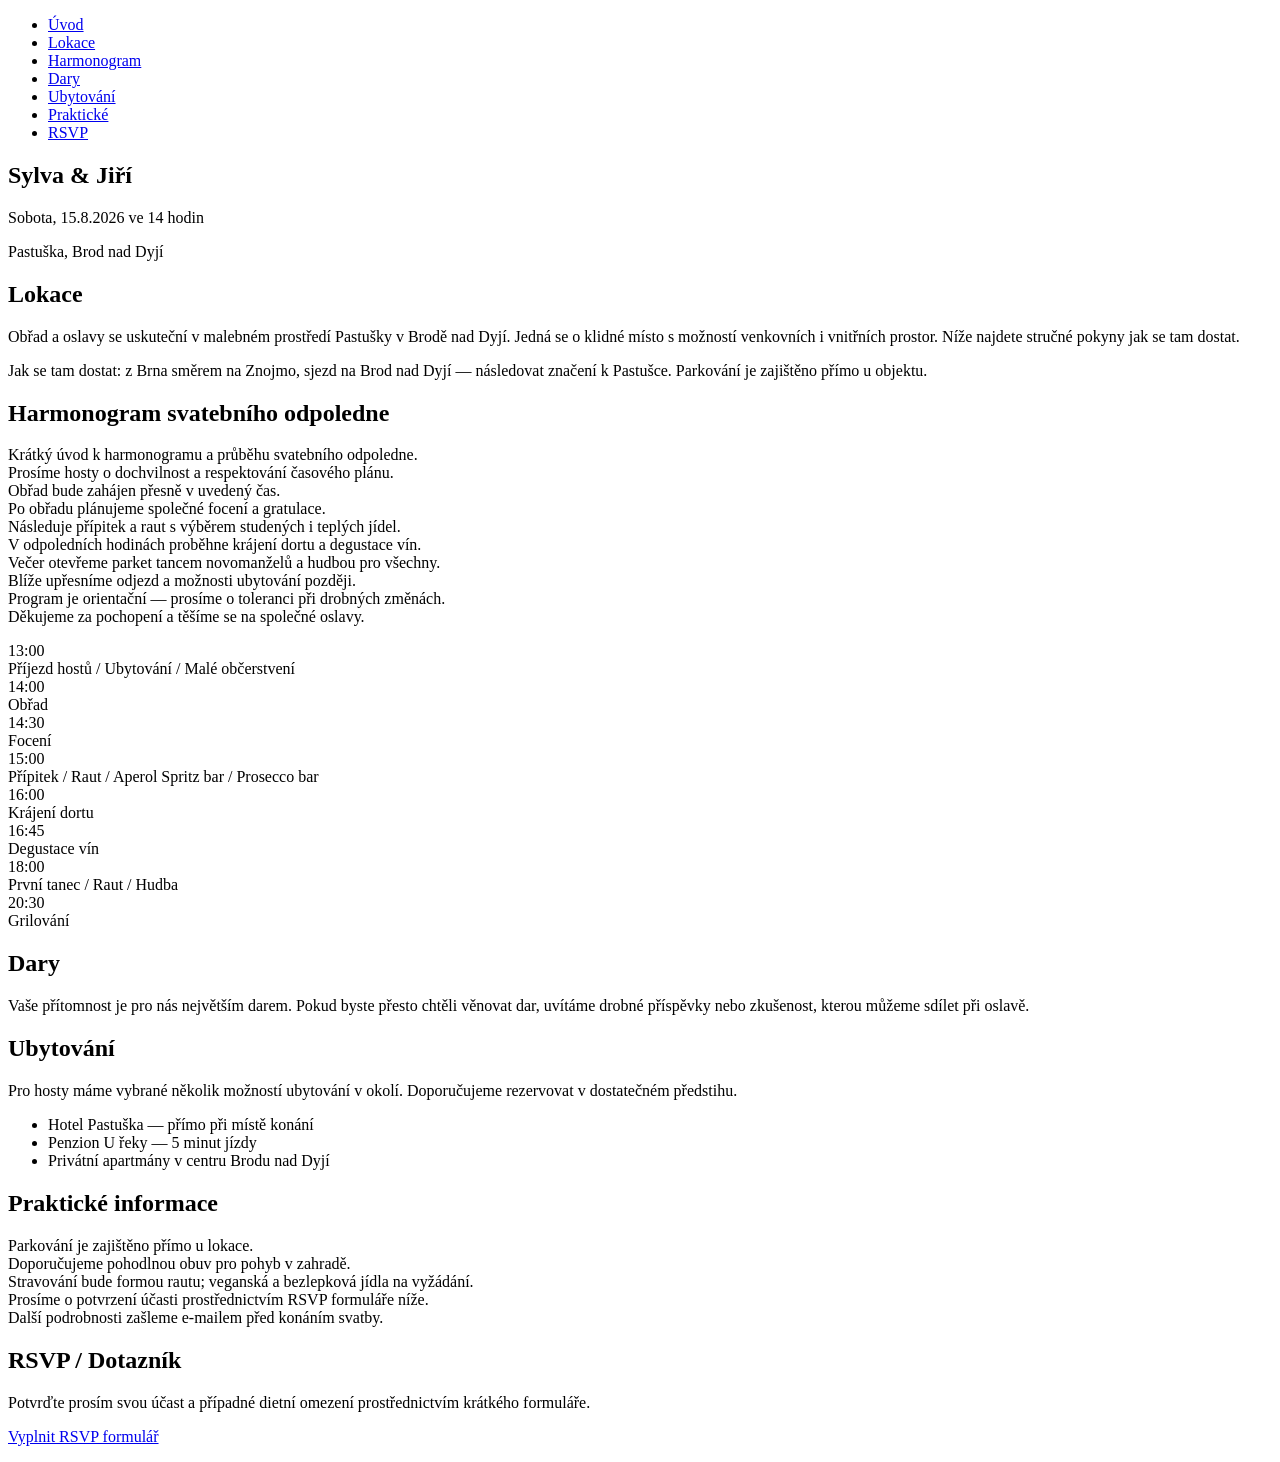
==== index.html @ 4aee0d5e "Add files via upload" ====
<!doctype html>
<html lang="cs">
  <head>
    <meta charset="utf-8" />
    <meta name="viewport" content="width=device-width,initial-scale=1" />
    <title>Sylva & Jiří — Svatební web</title>
    <meta name="description" content="Sylva & Jiří — Sobota, 15.8.2026 — Pastuška, Brod nad Dyjí" />
    <!-- Google font substitutes for Free Serif / Le Jour Script -->
    <link href="https://fonts.googleapis.com/css2?family=Playfair+Display:wght@400;600;700;900&family=Great+Vibes&display=swap" rel="stylesheet">
    <link rel="stylesheet" href="css/styles.css" />
  </head>
  <body>
    <header class="top-nav" role="navigation" aria-label="Hlavní navigace">
      <div class="container nav-inner">
        <nav>
          <ul class="nav-list">
            <li><a href="#hero">Úvod</a></li>
            <li><a href="#location">Lokace</a></li>
            <li><a href="#schedule">Harmonogram</a></li>
            <li><a href="#gifts">Dary</a></li>
            <li><a href="#accommodation">Ubytování</a></li>
            <li><a href="#info">Praktické</a></li>
            <li><a href="#rsvp" class="cta">RSVP</a></li>
          </ul>
        </nav>
      </div>
    </header>

    <main>
      <section id="hero" class="panel panel--white hero">
        <div class="container">
          <h1 class="names">Sylva &amp; Jiří</h1>
          <p class="date">Sobota, 15.8.2026 ve 14 hodin</p>
          <p class="subtitle">Pastuška, Brod nad Dyjí</p>
        </div>
      </section>

      <section id="location" class="panel panel--beige">
        <div class="container">
          <h2 class="section-title">Lokace</h2>
          <p class="lead">Obřad a oslavy se uskuteční v malebném prostředí Pastušky v Brodě nad Dyjí. Jedná se o klidné místo s možností venkovních i vnitřních prostor. Níže najdete stručné pokyny jak se tam dostat.</p>
          <p class="muted">Jak se tam dostat: z Brna směrem na Znojmo, sjezd na Brod nad Dyjí — následovat značení k Pastušce. Parkování je zajištěno přímo u objektu.</p>
        </div>
      </section>

      <section id="schedule" class="panel panel--white">
        <div class="container">
          <h2 class="section-title">Harmonogram svatebního odpoledne</h2>
          <p class="lead placeholder">
            Krátký úvod k harmonogramu a průběhu svatebního odpoledne.<br>
            Prosíme hosty o dochvilnost a respektování časového plánu.<br>
            Obřad bude zahájen přesně v uvedený čas.<br>
            Po obřadu plánujeme společné focení a gratulace.<br>
            Následuje přípitek a raut s výběrem studených i teplých jídel.<br>
            V odpoledních hodinách proběhne krájení dortu a degustace vín.<br>
            Večer otevřeme parket tancem novomanželů a hudbou pro všechny.<br>
            Blíže upřesníme odjezd a možnosti ubytování později.<br>
            Program je orientační — prosíme o toleranci při drobných změnách.<br>
            Děkujeme za pochopení a těšíme se na společné oslavy.
          </p>

          <div class="schedule-list">
            <div class="row"><div class="time">13:00</div><div class="details">Příjezd hostů / Ubytování / Malé občerstvení</div></div>
            <div class="row"><div class="time">14:00</div><div class="details">Obřad</div></div>
            <div class="row"><div class="time">14:30</div><div class="details">Focení</div></div>
            <div class="row"><div class="time">15:00</div><div class="details">Přípitek / Raut / Aperol Spritz bar / Prosecco bar</div></div>
            <div class="row"><div class="time">16:00</div><div class="details">Krájení dortu</div></div>
            <div class="row"><div class="time">16:45</div><div class="details">Degustace vín</div></div>
            <div class="row"><div class="time">18:00</div><div class="details">První tanec / Raut / Hudba</div></div>
            <div class="row"><div class="time">20:30</div><div class="details">Grilování</div></div>
          </div>
        </div>
      </section>

      <section id="gifts" class="panel panel--beige">
        <div class="container">
          <h2 class="section-title">Dary</h2>
          <p class="lead">Vaše přítomnost je pro nás největším darem. Pokud byste přesto chtěli věnovat dar, uvítáme drobné příspěvky nebo zkušenost, kterou můžeme sdílet při oslavě.</p>
        </div>
      </section>

      <section id="accommodation" class="panel panel--white">
        <div class="container">
          <h2 class="section-title">Ubytování</h2>
          <p class="lead">Pro hosty máme vybrané několik možností ubytování v okolí. Doporučujeme rezervovat v dostatečném předstihu.</p>
          <ul class="list-clean">
            <li>Hotel Pastuška — přímo při místě konání</li>
            <li>Penzion U řeky — 5 minut jízdy</li>
            <li>Privátní apartmány v centru Brodu nad Dyjí</li>
          </ul>
        </div>
      </section>

      <section id="info" class="panel panel--beige">
        <div class="container">
          <h2 class="section-title">Praktické informace</h2>
          <p class="lead">
            Parkování je zajištěno přímo u lokace.<br>
            Doporučujeme pohodlnou obuv pro pohyb v zahradě.<br>
            Stravování bude formou rautu; veganská a bezlepková jídla na vyžádání.<br>
            Prosíme o potvrzení účasti prostřednictvím RSVP formuláře níže.<br>
            Další podrobnosti zašleme e-mailem před konáním svatby.
          </p>
        </div>
      </section>

      <section id="rsvp" class="panel panel--white">
        <div class="container">
          <h2 class="section-title">RSVP / Dotazník</h2>
          <p class="lead">Potvrďte prosím svou účast a případné dietní omezení prostřednictvím krátkého formuláře.</p>
          <p>
            <a class="button-cta" href="https://example.com/rsvp" target="_blank" rel="noopener noreferrer">Vyplnit RSVP formulář</a>
          </p>
        </div>
      </section>
    </main>

    <script src="js/main.js"></script>
  </body>
</html>
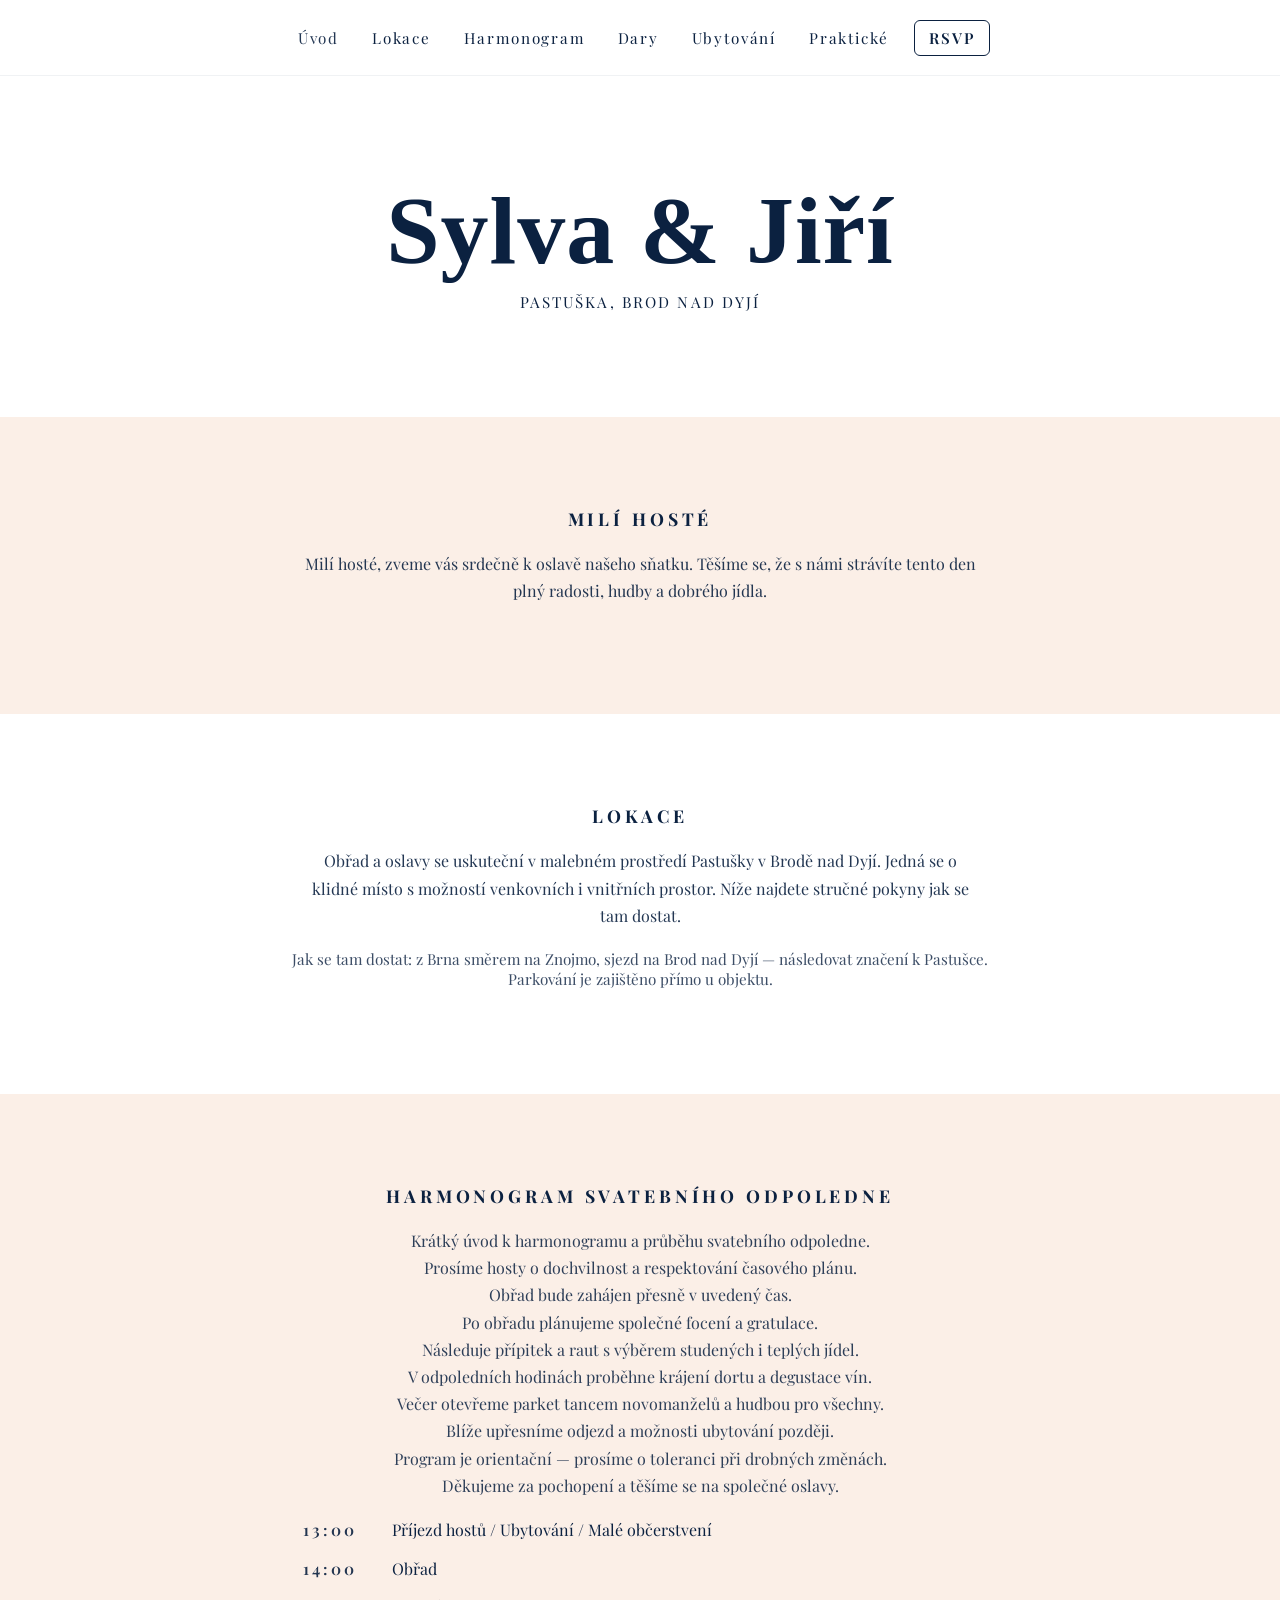
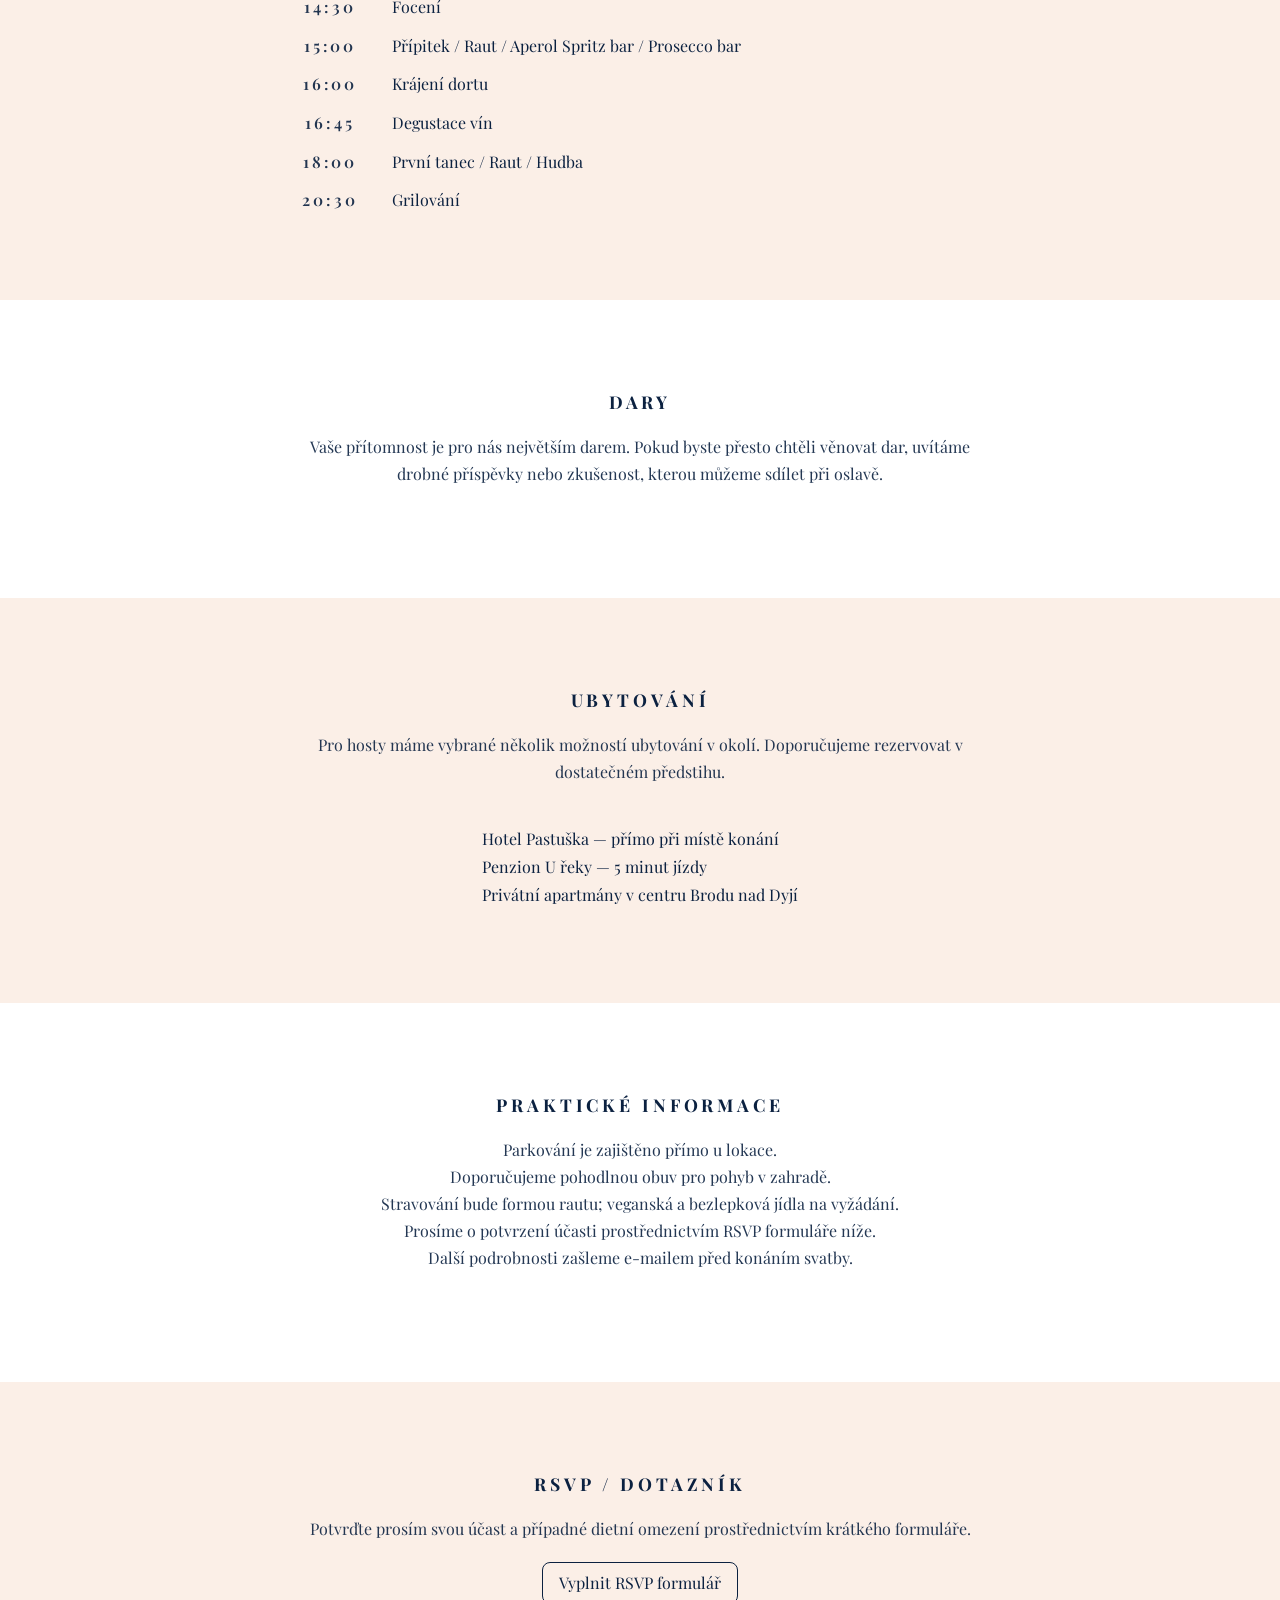
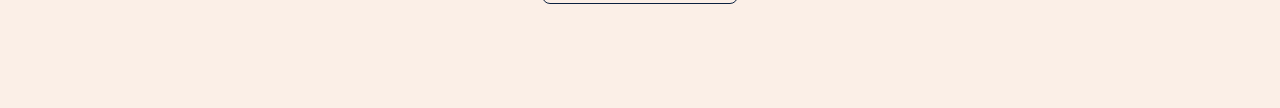
==== commit 8fcc2975: "Update wedding website layout and content" ====
--- a/index.html
+++ b/index.html
@@ -6,8 +6,8 @@
     <title>Sylva & Jiří — Svatební web</title>
     <meta name="description" content="Sylva & Jiří — Sobota, 15.8.2026 — Pastuška, Brod nad Dyjí" />
     <!-- Google font substitutes for Free Serif / Le Jour Script -->
-    <link href="https://fonts.googleapis.com/css2?family=Playfair+Display:wght@400;600;700;900&family=Great+Vibes&display=swap" rel="stylesheet">
-    <link rel="stylesheet" href="css/styles.css" />
+    <link href="https://fonts.googleapis.com/css2?family=Playfair+Display:wght@400;600;700;900&family=Parisienne&display=swap" rel="stylesheet">
+    <link rel="stylesheet" href="styles.css" />
   </head>
   <body>
     <header class="top-nav" role="navigation" aria-label="Hlavní navigace">
@@ -30,12 +30,19 @@
       <section id="hero" class="panel panel--white hero">
         <div class="container">
           <h1 class="names">Sylva &amp; Jiří</h1>
-          <p class="date">Sobota, 15.8.2026 ve 14 hodin</p>
           <p class="subtitle">Pastuška, Brod nad Dyjí</p>
+          <div class="photo-placeholder" role="img" aria-label="Místo pro fotografii (poměr 1:1)"></div>
         </div>
       </section>
 
-      <section id="location" class="panel panel--beige">
+      <section id="welcome" class="panel panel--beige">
+        <div class="container">
+          <h2 class="section-title">Milí hosté</h2>
+          <p class="lead">Milí hosté, zveme vás srdečně k oslavě našeho sňatku. Těšíme se, že s námi strávíte tento den plný radosti, hudby a dobrého jídla.</p>
+        </div>
+      </section>
+
+      <section id="location" class="panel panel--white">
         <div class="container">
           <h2 class="section-title">Lokace</h2>
           <p class="lead">Obřad a oslavy se uskuteční v malebném prostředí Pastušky v Brodě nad Dyjí. Jedná se o klidné místo s možností venkovních i vnitřních prostor. Níže najdete stručné pokyny jak se tam dostat.</p>
@@ -43,7 +50,7 @@
         </div>
       </section>
 
-      <section id="schedule" class="panel panel--white">
+      <section id="schedule" class="panel panel--beige">
         <div class="container">
           <h2 class="section-title">Harmonogram svatebního odpoledne</h2>
           <p class="lead placeholder">
@@ -72,14 +79,14 @@
         </div>
       </section>
 
-      <section id="gifts" class="panel panel--beige">
+      <section id="gifts" class="panel panel--white">
         <div class="container">
           <h2 class="section-title">Dary</h2>
           <p class="lead">Vaše přítomnost je pro nás největším darem. Pokud byste přesto chtěli věnovat dar, uvítáme drobné příspěvky nebo zkušenost, kterou můžeme sdílet při oslavě.</p>
         </div>
       </section>
 
-      <section id="accommodation" class="panel panel--white">
+      <section id="accommodation" class="panel panel--beige">
         <div class="container">
           <h2 class="section-title">Ubytování</h2>
           <p class="lead">Pro hosty máme vybrané několik možností ubytování v okolí. Doporučujeme rezervovat v dostatečném předstihu.</p>
@@ -91,7 +98,7 @@
         </div>
       </section>
 
-      <section id="info" class="panel panel--beige">
+      <section id="info" class="panel panel--white">
         <div class="container">
           <h2 class="section-title">Praktické informace</h2>
           <p class="lead">
@@ -104,7 +111,7 @@
         </div>
       </section>
 
-      <section id="rsvp" class="panel panel--white">
+      <section id="rsvp" class="panel panel--beige">
         <div class="container">
           <h2 class="section-title">RSVP / Dotazník</h2>
           <p class="lead">Potvrďte prosím svou účast a případné dietní omezení prostřednictvím krátkého formuláře.</p>
@@ -115,6 +122,6 @@
       </section>
     </main>
 
-    <script src="js/main.js"></script>
+    <script src="main.js"></script>
   </body>
 </html>
--- a/styles.css
+++ b/styles.css
@@ -0,0 +1,60 @@
+/* Minimal elegant styles for wedding one-page */
+:root{
+  --color-navy: #0b2140;
+  --color-beige: #fbefe7;
+  --max-width: 760px;
+  --nav-height: 72px;
+  --transition: 200ms ease;
+}
+
+*{box-sizing:border-box}
+html,body{height:100%;margin:0;font-family:'Playfair Display', Georgia, serif;color:var(--color-navy);-webkit-font-smoothing:antialiased;-moz-osx-font-smoothing:grayscale;background:#ffffff}
+.container{max-width:var(--max-width);margin:0 auto;padding:0 1.25rem}
+
+/* Top navigation (semi-transparent, subtle) */
+.top-nav{position:fixed;top:0;left:0;right:0;background:rgba(255,255,255,0.78);backdrop-filter:blur(6px);border-bottom:1px solid rgba(11,33,64,0.06);z-index:100}
+.nav-inner{height:var(--nav-height);display:flex;align-items:center;justify-content:center}
+.nav-list{list-style:none;display:flex;gap:1.05rem;margin:0;padding:0;align-items:center}
+.nav-list a{color:var(--color-navy);text-decoration:none;font-size:0.95rem;letter-spacing:0.12em;padding:0.5rem;transition:color var(--transition),opacity var(--transition)}
+.nav-list a.cta{border:1px solid var(--color-navy);padding:0.45rem 0.9rem;border-radius:6px;font-weight:600;background:transparent}
+.nav-list a:hover,.nav-list a.active{opacity:0.9}
+
+main{margin-top:calc(var(--nav-height) + 18px)}
+
+.panel{padding:clamp(3rem,10vh,8rem) 0;scroll-margin-top:calc(var(--nav-height) + 12px);text-align:center}
+.panel--beige{background:var(--color-beige)}
+
+.names{font-family:'Great Vibes',cursive;font-size:clamp(2.6rem,8vw,6rem);margin:0;color:var(--color-navy);line-height:1;letter-spacing:0.01em}
+.date{margin-top:0.85rem;margin-bottom:0.25rem;font-weight:600;letter-spacing:0.18em;text-transform:uppercase;font-size:0.92rem}
+.subtitle{margin-top:0.8rem;color:var(--color-navy);letter-spacing:0.14em;text-transform:uppercase;font-size:0.95rem}
+
+.section-title{font-size:1.1rem;letter-spacing:0.22em;text-transform:uppercase;margin:0 0 1.25rem 0}
+.lead{max-width:68ch;margin:0 auto 1.25rem;color:rgba(11,33,64,0.9);line-height:1.7}
+.placeholder{opacity:0.95}
+
+.schedule-list{max-width:720px;margin:1rem auto 0;display:grid;gap:1.1rem 2rem;justify-items:start}
+.schedule-list .row{display:grid;grid-template-columns:100px 1fr;gap:0.75rem;align-items:start}
+.time{font-variant:small-caps;opacity:0.9;letter-spacing:0.18em;font-weight:600}
+.details{text-align:left}
+
+.list-clean{list-style:none;padding:0;margin:1rem 0 0;text-align:left;display:inline-block}
+.list-clean li{margin:0.45rem 0}
+
+.button-cta{display:inline-block;text-decoration:none;color:var(--color-navy);border:1px solid var(--color-navy);padding:0.6rem 1rem;border-radius:8px;transition:transform var(--transition),background var(--transition)}
+.button-cta:hover{transform:translateY(-2px);background:rgba(11,33,64,0.03)}
+.muted{color:rgba(11,33,64,0.8);font-size:0.95rem}
+
+@media (max-width:700px){
+  .nav-list{gap:0.6rem}
+  .nav-list a{font-size:0.85rem;padding:0.35rem}
+  .names{font-size:clamp(2rem,12vw,3.6rem)}
+  .schedule-list .row{grid-template-columns:92px 1fr}
+  .container{padding:0 1rem}
+  main{margin-top:calc(var(--nav-height) + 8px)}
+}
+
+@media (prefers-reduced-motion:reduce){
+  *{transition:none!important}
+}
+
+a:focus{outline:2px solid rgba(11,33,64,0.12);outline-offset:3px}
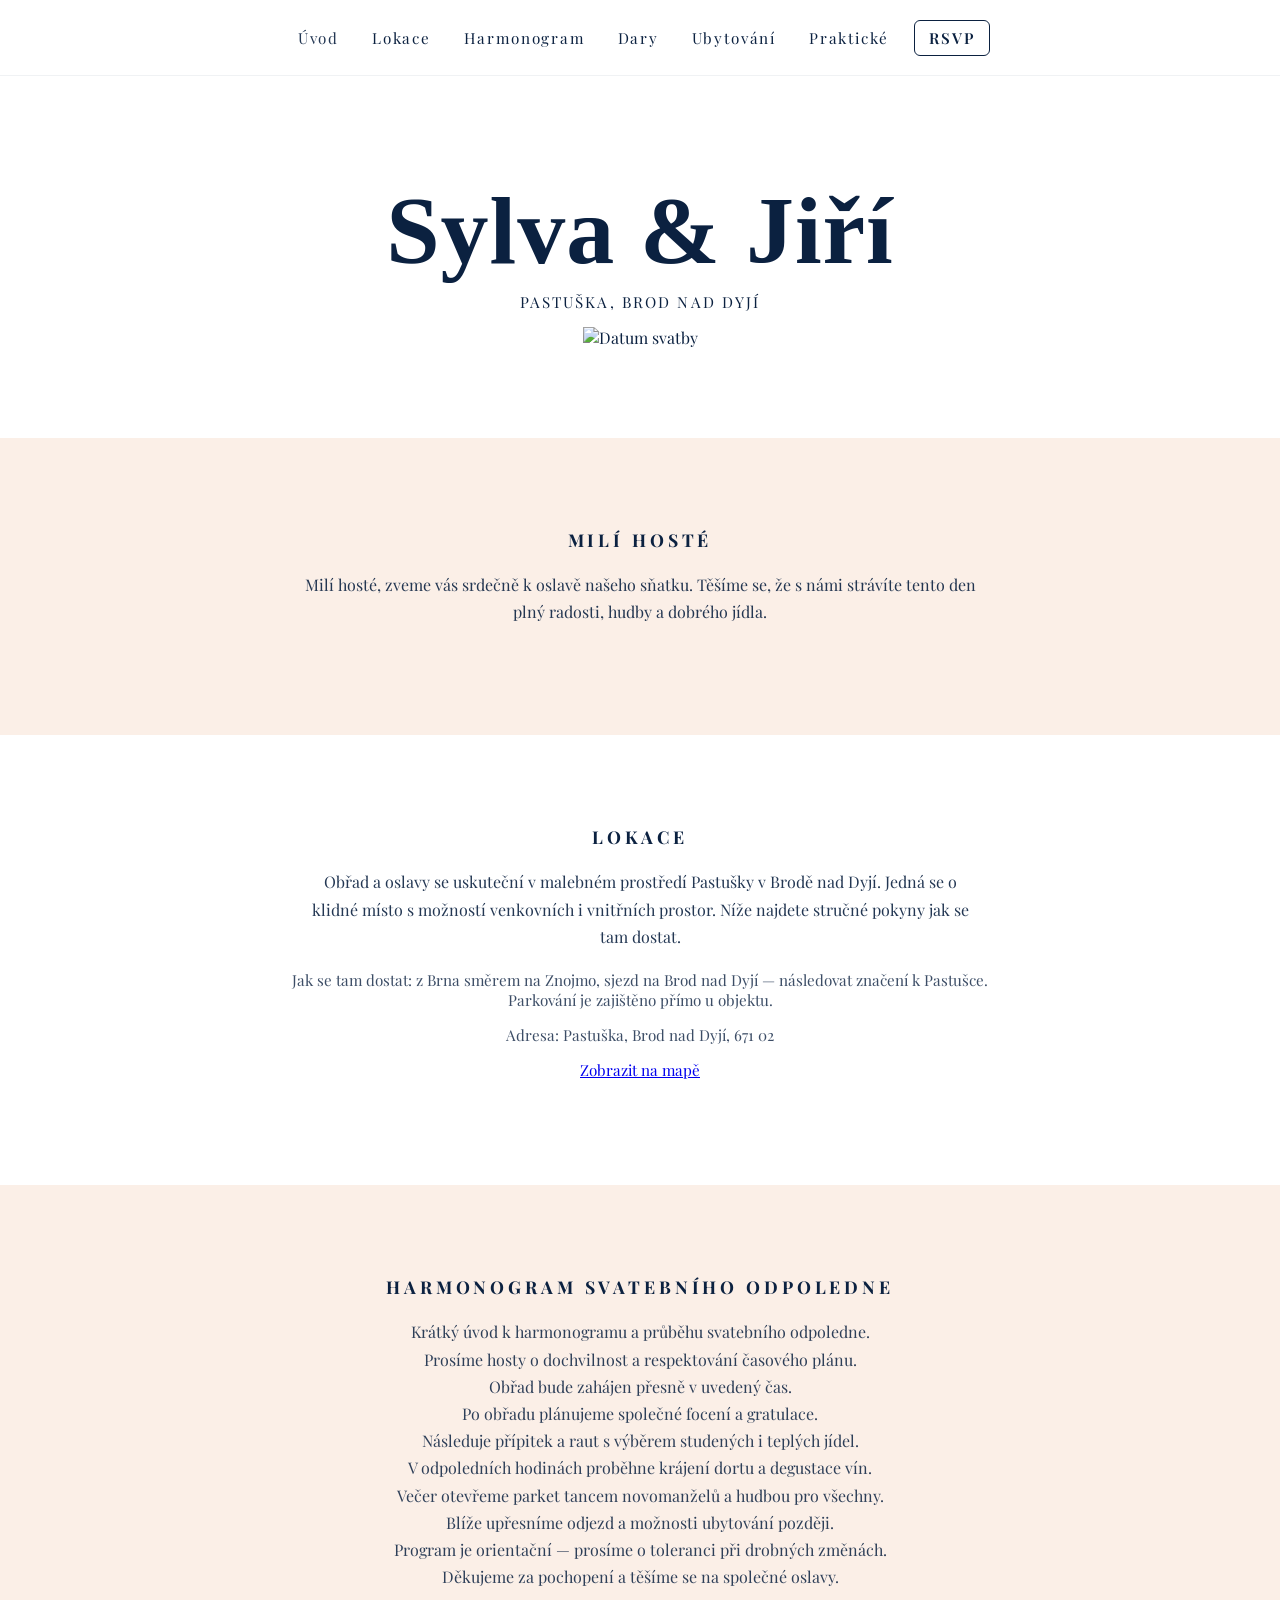
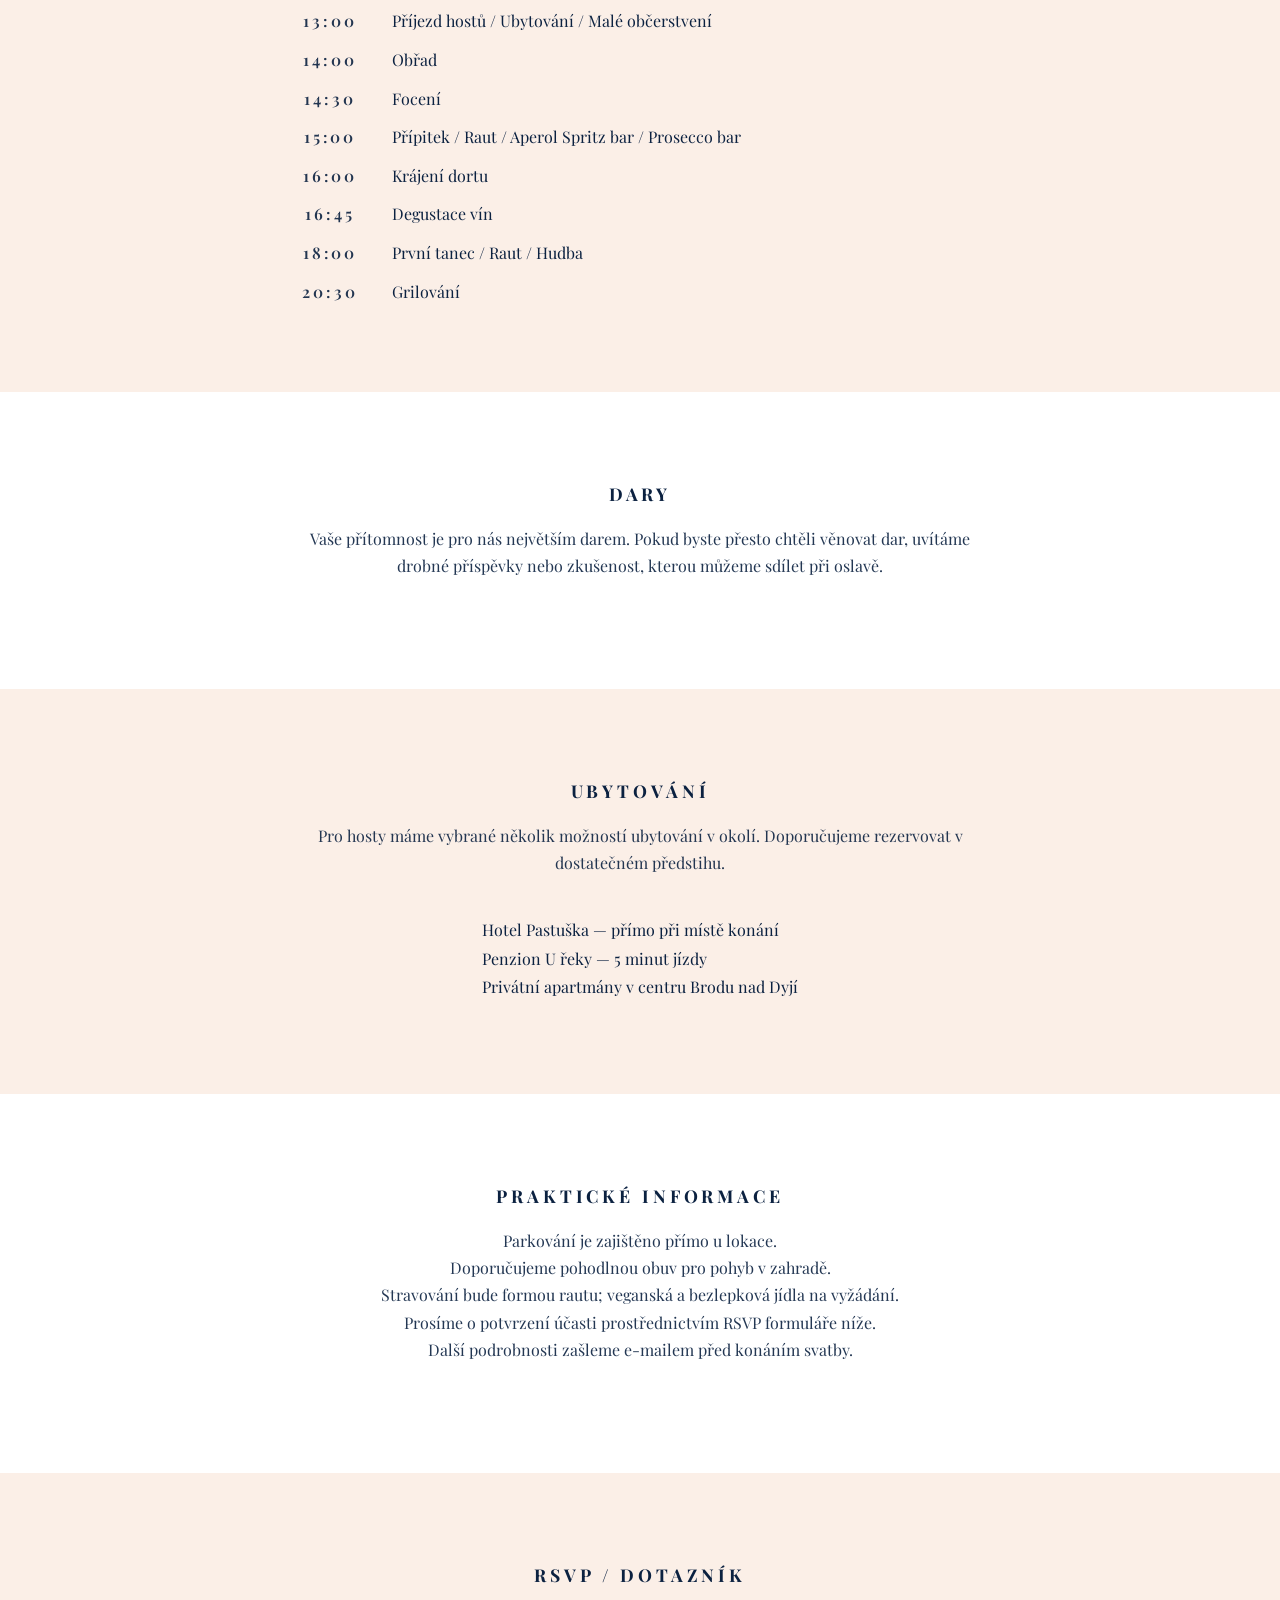
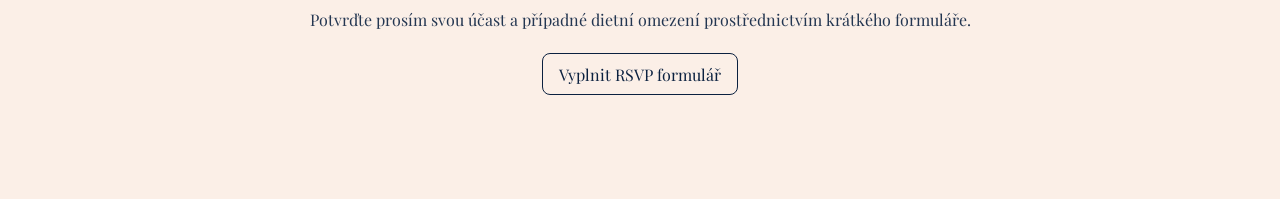
==== commit fb9bfd6e: "Revise index.html for wedding website layout Updated the HTML structure and added a photo placeholde" ====
--- a/index.html
+++ b/index.html
@@ -31,7 +31,9 @@
         <div class="container">
           <h1 class="names">Sylva &amp; Jiří</h1>
           <p class="subtitle">Pastuška, Brod nad Dyjí</p>
-          <div class="photo-placeholder" role="img" aria-label="Místo pro fotografii (poměr 1:1)"></div>
+          <div class="photo-placeholder has-image" role="img" aria-label="Místo pro fotografii (poměr 1:1)">
+            <img src="date.png" alt="Datum svatby" loading="lazy" />
+          </div>
         </div>
       </section>
 
@@ -47,6 +49,8 @@
           <h2 class="section-title">Lokace</h2>
           <p class="lead">Obřad a oslavy se uskuteční v malebném prostředí Pastušky v Brodě nad Dyjí. Jedná se o klidné místo s možností venkovních i vnitřních prostor. Níže najdete stručné pokyny jak se tam dostat.</p>
           <p class="muted">Jak se tam dostat: z Brna směrem na Znojmo, sjezd na Brod nad Dyjí — následovat značení k Pastušce. Parkování je zajištěno přímo u objektu.</p>
+          <p class="muted">Adresa: Pastuška, Brod nad Dyjí, 671 02</p>
+          <p class="muted"><a href="https://maps.app.goo.gl/1vobES8obpuaojsZ9" target="_blank" rel="noopener noreferrer">Zobrazit na mapě</a></p>
         </div>
       </section>
 
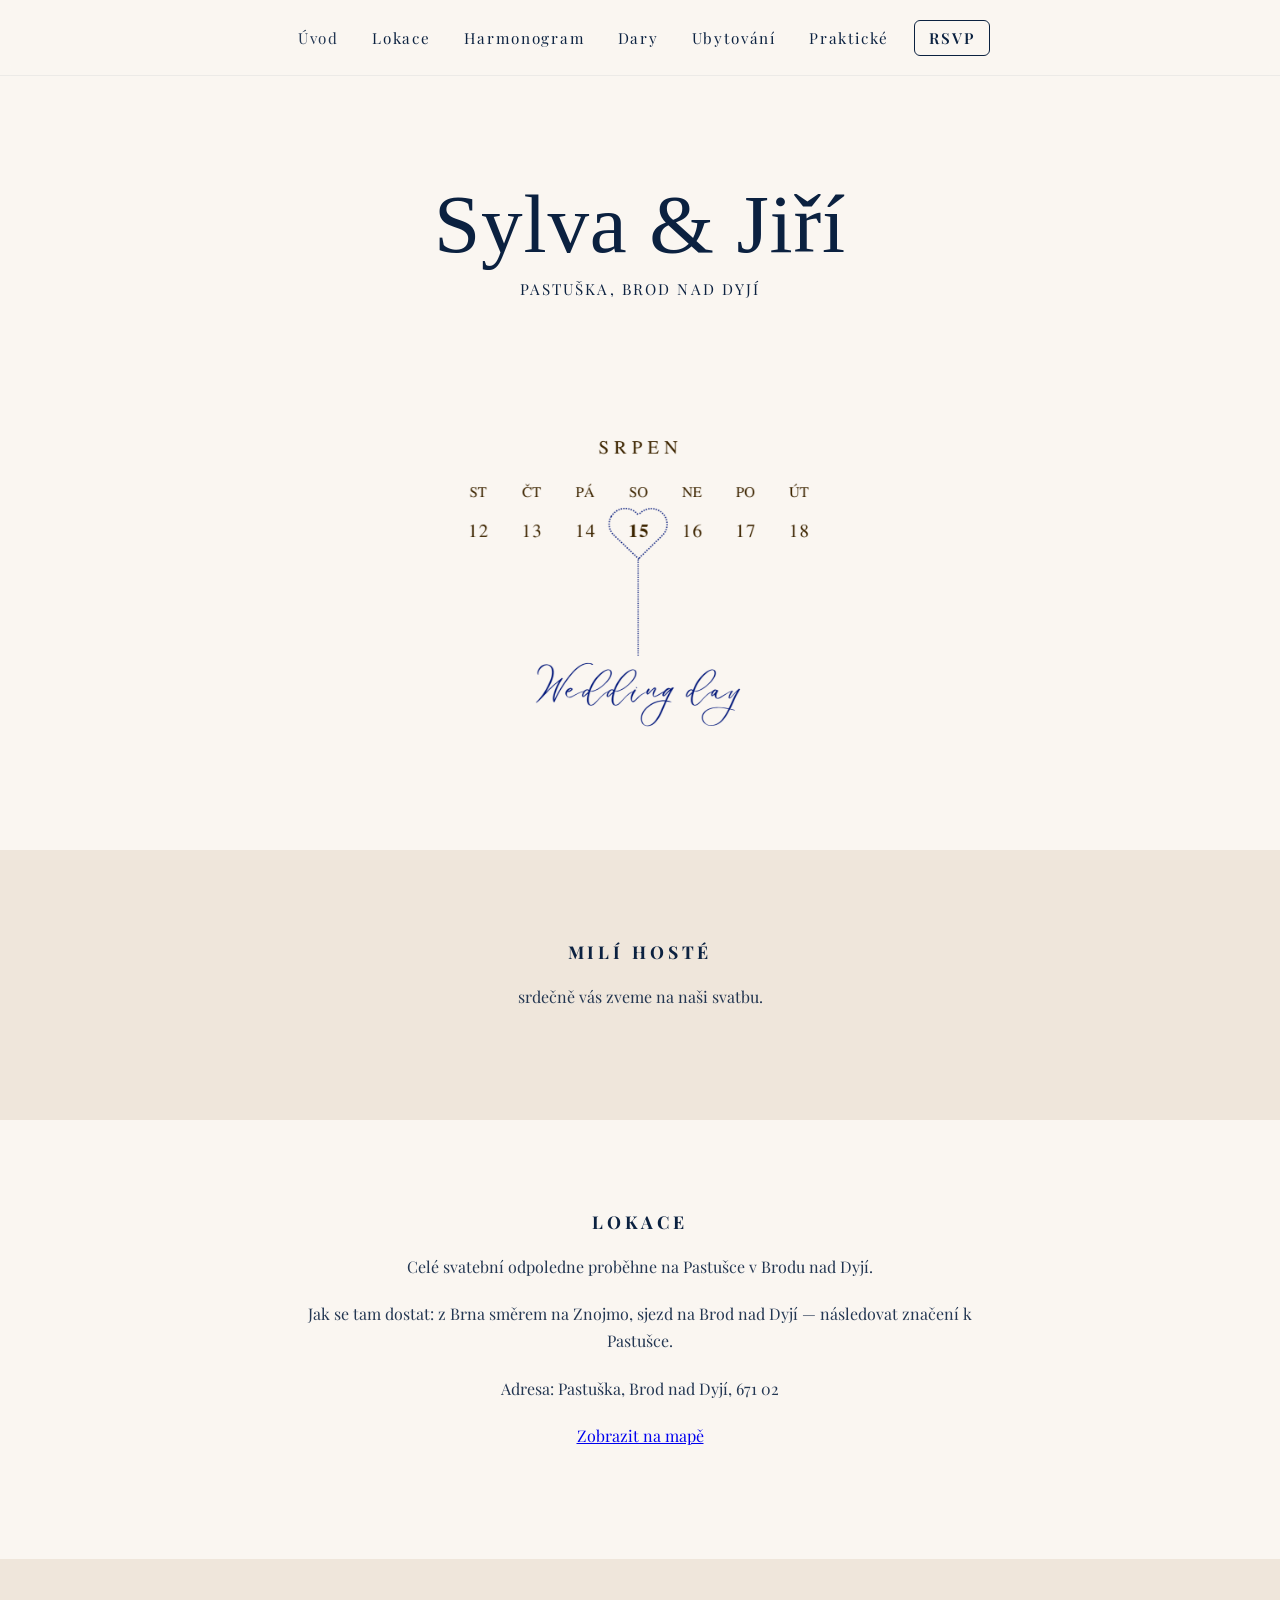
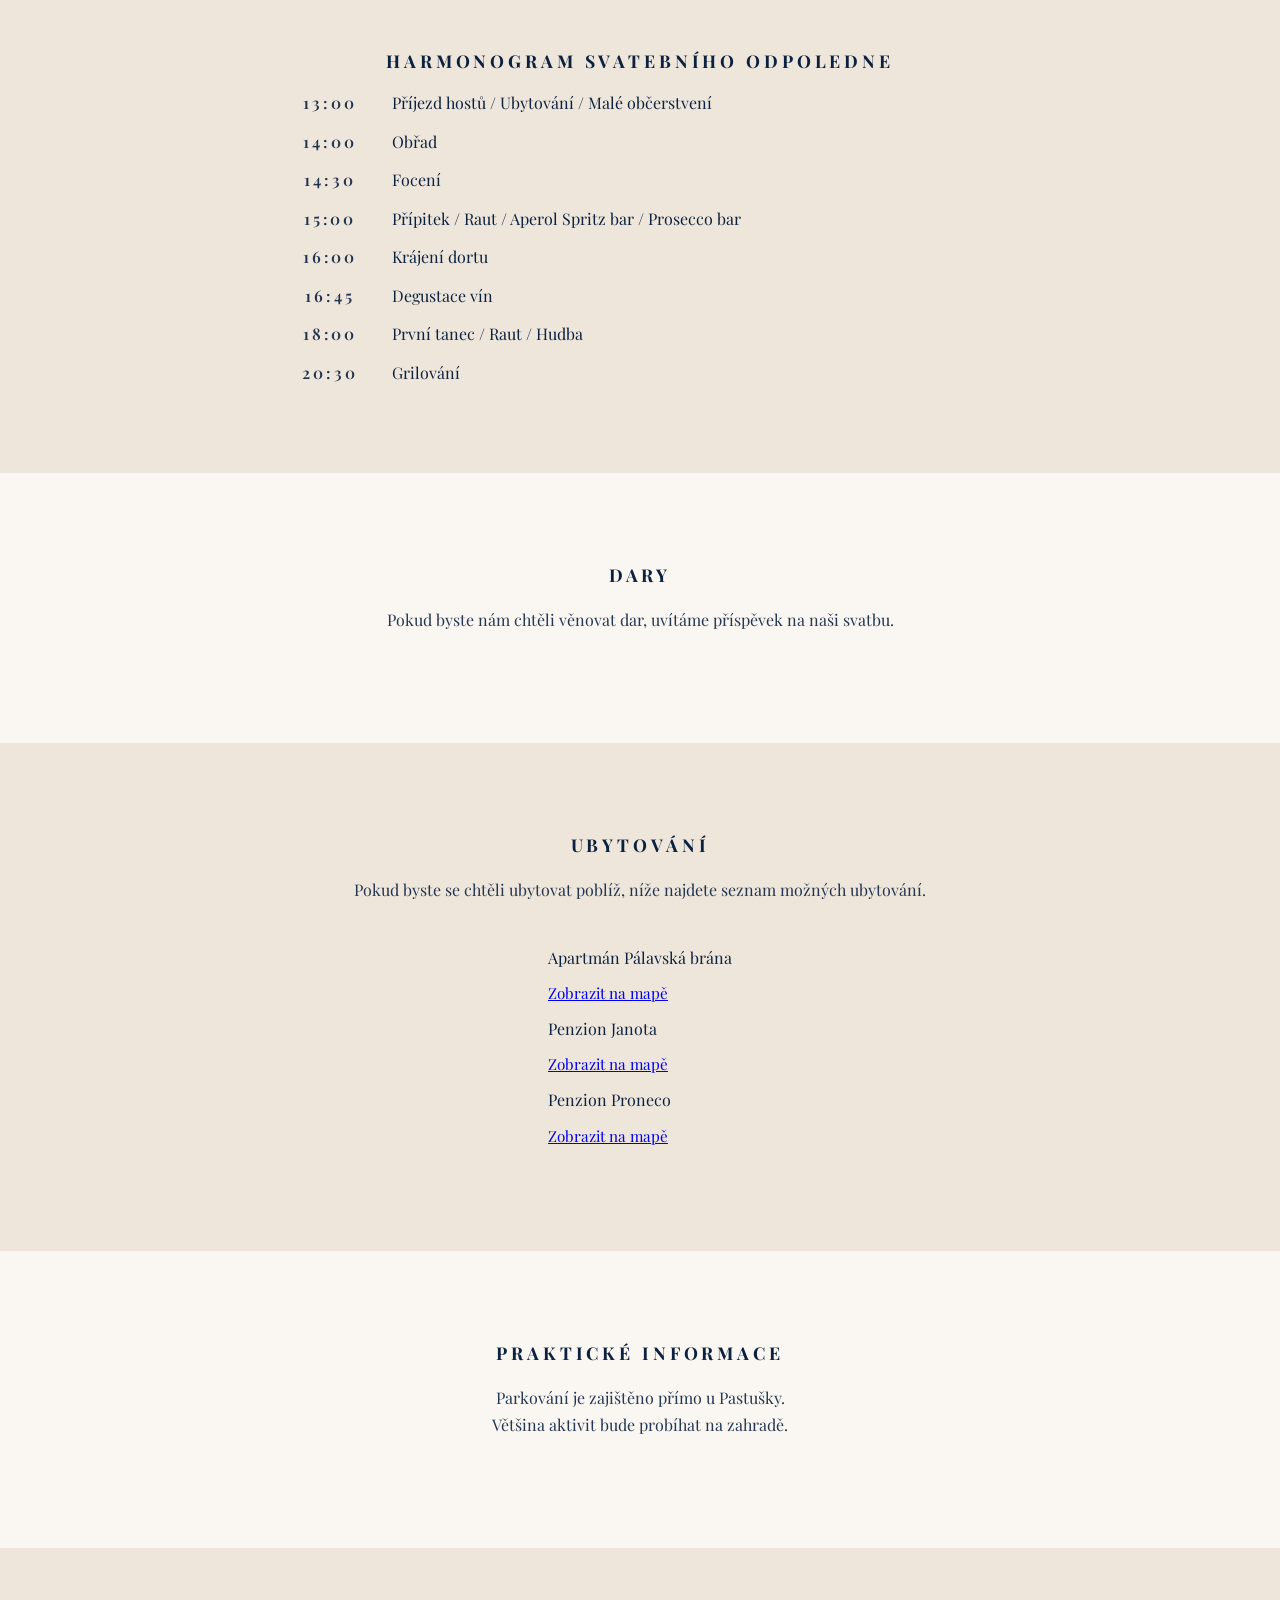
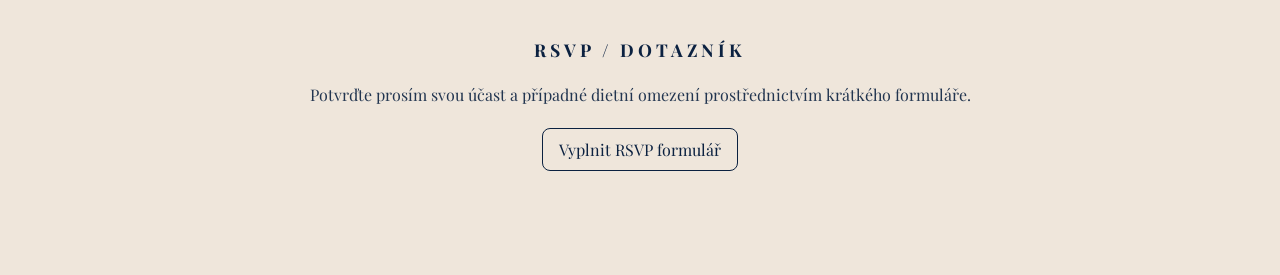
==== commit e68c295f: "Update index.html" ====
--- a/index.html
+++ b/index.html
@@ -40,35 +40,24 @@
       <section id="welcome" class="panel panel--beige">
         <div class="container">
           <h2 class="section-title">Milí hosté</h2>
-          <p class="lead">Milí hosté, zveme vás srdečně k oslavě našeho sňatku. Těšíme se, že s námi strávíte tento den plný radosti, hudby a dobrého jídla.</p>
+          <p class="lead">srdečně vás zveme na naši svatbu.</p>
         </div>
       </section>
 
       <section id="location" class="panel panel--white">
         <div class="container">
           <h2 class="section-title">Lokace</h2>
-          <p class="lead">Obřad a oslavy se uskuteční v malebném prostředí Pastušky v Brodě nad Dyjí. Jedná se o klidné místo s možností venkovních i vnitřních prostor. Níže najdete stručné pokyny jak se tam dostat.</p>
-          <p class="muted">Jak se tam dostat: z Brna směrem na Znojmo, sjezd na Brod nad Dyjí — následovat značení k Pastušce. Parkování je zajištěno přímo u objektu.</p>
-          <p class="muted">Adresa: Pastuška, Brod nad Dyjí, 671 02</p>
-          <p class="muted"><a href="https://maps.app.goo.gl/1vobES8obpuaojsZ9" target="_blank" rel="noopener noreferrer">Zobrazit na mapě</a></p>
+          <p class="lead">Celé svatební odpoledne proběhne na Pastušce v Brodu nad Dyjí.</p>
+          <p class="lead">Jak se tam dostat: z Brna směrem na Znojmo, sjezd na Brod nad Dyjí — následovat značení k Pastušce.</p>
+          <p class="lead">Adresa: Pastuška, Brod nad Dyjí, 671 02</p>
+          <p class="lead"><a href="https://maps.app.goo.gl/1vobES8obpuaojsZ9" target="_blank" rel="noopener noreferrer">Zobrazit na mapě</a></p>
         </div>
       </section>
 
       <section id="schedule" class="panel panel--beige">
         <div class="container">
           <h2 class="section-title">Harmonogram svatebního odpoledne</h2>
-          <p class="lead placeholder">
-            Krátký úvod k harmonogramu a průběhu svatebního odpoledne.<br>
-            Prosíme hosty o dochvilnost a respektování časového plánu.<br>
-            Obřad bude zahájen přesně v uvedený čas.<br>
-            Po obřadu plánujeme společné focení a gratulace.<br>
-            Následuje přípitek a raut s výběrem studených i teplých jídel.<br>
-            V odpoledních hodinách proběhne krájení dortu a degustace vín.<br>
-            Večer otevřeme parket tancem novomanželů a hudbou pro všechny.<br>
-            Blíže upřesníme odjezd a možnosti ubytování později.<br>
-            Program je orientační — prosíme o toleranci při drobných změnách.<br>
-            Děkujeme za pochopení a těšíme se na společné oslavy.
-          </p>
+            
 
           <div class="schedule-list">
             <div class="row"><div class="time">13:00</div><div class="details">Příjezd hostů / Ubytování / Malé občerstvení</div></div>
@@ -86,18 +75,18 @@
       <section id="gifts" class="panel panel--white">
         <div class="container">
           <h2 class="section-title">Dary</h2>
-          <p class="lead">Vaše přítomnost je pro nás největším darem. Pokud byste přesto chtěli věnovat dar, uvítáme drobné příspěvky nebo zkušenost, kterou můžeme sdílet při oslavě.</p>
+          <p class="lead">Pokud byste nám chtěli věnovat dar, uvítáme příspěvek na naši svatbu.</p>
         </div>
       </section>
 
       <section id="accommodation" class="panel panel--beige">
         <div class="container">
           <h2 class="section-title">Ubytování</h2>
-          <p class="lead">Pro hosty máme vybrané několik možností ubytování v okolí. Doporučujeme rezervovat v dostatečném předstihu.</p>
+          <p class="lead">Pokud byste se chtěli ubytovat poblíž, níže najdete seznam možných ubytování.</p>
           <ul class="list-clean">
-            <li>Hotel Pastuška — přímo při místě konání</li>
-            <li>Penzion U řeky — 5 minut jízdy</li>
-            <li>Privátní apartmány v centru Brodu nad Dyjí</li>
+            <li>Apartmán Pálavská brána</li> <p class="muted"><a href="https://maps.app.goo.gl/tE19QLGPMCCegLgu7" target="_blank" rel="noopener noreferrer">Zobrazit na mapě</a></p>
+            <li>Penzion Janota</li> <p class="muted"><a href="https://maps.app.goo.gl/gD7tSdcMeU7njTST9" target="_blank" rel="noopener noreferrer">Zobrazit na mapě</a></p>
+            <li>Penzion Proneco</li> <p class="muted"><a href="https://maps.app.goo.gl/YQNGbWsnk7hjZQEy5" target="_blank" rel="noopener noreferrer">Zobrazit na mapě</a></p>
           </ul>
         </div>
       </section>
@@ -106,11 +95,8 @@
         <div class="container">
           <h2 class="section-title">Praktické informace</h2>
           <p class="lead">
-            Parkování je zajištěno přímo u lokace.<br>
-            Doporučujeme pohodlnou obuv pro pohyb v zahradě.<br>
-            Stravování bude formou rautu; veganská a bezlepková jídla na vyžádání.<br>
-            Prosíme o potvrzení účasti prostřednictvím RSVP formuláře níže.<br>
-            Další podrobnosti zašleme e-mailem před konáním svatby.
+            Parkování je zajištěno přímo u Pastušky.<br>
+            Většina aktivit bude probíhat na zahradě.<br>
           </p>
         </div>
       </section>
--- a/styles.css
+++ b/styles.css
@@ -1,18 +1,33 @@
 /* Minimal elegant styles for wedding one-page */
+
+/* If you provide webfont files for "Le Jour Script", place them in a `fonts/` folder
+   and the @font-face below will attempt to load them. If not present the browser
+   will fall back to the next available script font. */
+@font-face{
+  font-family: 'Le Jour Script';
+  src: local('Le Jour Script'),
+       url('fonts/LeJourScript.woff2') format('woff2'),
+       url('fonts/LeJourScript.woff') format('woff');
+  font-weight: 400;
+  font-style: normal;
+  font-display: swap;
+}
+
 :root{
   --color-navy: #0b2140;
-  --color-beige: #fbefe7;
+  --color-beige: #efe6db;
+  --color-white: #faf6f1;
   --max-width: 760px;
   --nav-height: 72px;
   --transition: 200ms ease;
 }
 
 *{box-sizing:border-box}
-html,body{height:100%;margin:0;font-family:'Playfair Display', Georgia, serif;color:var(--color-navy);-webkit-font-smoothing:antialiased;-moz-osx-font-smoothing:grayscale;background:#ffffff}
+html,body{height:100%;margin:0;font-family:'Playfair Display', Georgia, serif;color:var(--color-navy);-webkit-font-smoothing:antialiased;-moz-osx-font-smoothing:grayscale;background:var(--color-white)}
 .container{max-width:var(--max-width);margin:0 auto;padding:0 1.25rem}
 
 /* Top navigation (semi-transparent, subtle) */
-.top-nav{position:fixed;top:0;left:0;right:0;background:rgba(255,255,255,0.78);backdrop-filter:blur(6px);border-bottom:1px solid rgba(11,33,64,0.06);z-index:100}
+.top-nav{position:fixed;top:0;left:0;right:0;background:rgba(250,246,241,0.78);backdrop-filter:blur(6px);border-bottom:1px solid rgba(11,33,64,0.06);z-index:100}
 .nav-inner{height:var(--nav-height);display:flex;align-items:center;justify-content:center}
 .nav-list{list-style:none;display:flex;gap:1.05rem;margin:0;padding:0;align-items:center}
 .nav-list a{color:var(--color-navy);text-decoration:none;font-size:0.95rem;letter-spacing:0.12em;padding:0.5rem;transition:color var(--transition),opacity var(--transition)}
@@ -23,8 +38,16 @@
 
 .panel{padding:clamp(3rem,10vh,8rem) 0;scroll-margin-top:calc(var(--nav-height) + 12px);text-align:center}
 .panel--beige{background:var(--color-beige)}
+.panel--white{background:var(--color-white)}
 
-.names{font-family:'Great Vibes',cursive;font-size:clamp(2.6rem,8vw,6rem);margin:0;color:var(--color-navy);line-height:1;letter-spacing:0.01em}
+.names{font-family:'Le Jour Script','Parisienne','Great Vibes',cursive;font-size:clamp(2.2rem,8vw,5.2rem);margin:0;color:var(--color-navy);line-height:1;letter-spacing:0.01em;font-weight:400}
+
+/* Square placeholder that works on GitHub Pages and older browsers using padding-top trick */
+.photo-placeholder{width:clamp(200px,34vw,480px);margin:1.6rem auto 0;border:none;border-radius:14px;background:transparent;position:relative;overflow:hidden}
+.photo-placeholder::after{content:"";display:block;padding-top:100%}
+.photo-placeholder::before{content:"Místo pro fotografii";position:absolute;inset:0;display:flex;align-items:center;justify-content:center;color:rgba(11,33,64,0.35);font-size:0.95rem;letter-spacing:0.12em;text-transform:uppercase;pointer-events:none}
+.photo-placeholder.has-image::before{display:none}
+.photo-placeholder img{position:absolute;inset:0;width:100%;height:100%;object-fit:cover;display:block}
 .date{margin-top:0.85rem;margin-bottom:0.25rem;font-weight:600;letter-spacing:0.18em;text-transform:uppercase;font-size:0.92rem}
 .subtitle{margin-top:0.8rem;color:var(--color-navy);letter-spacing:0.14em;text-transform:uppercase;font-size:0.95rem}
 
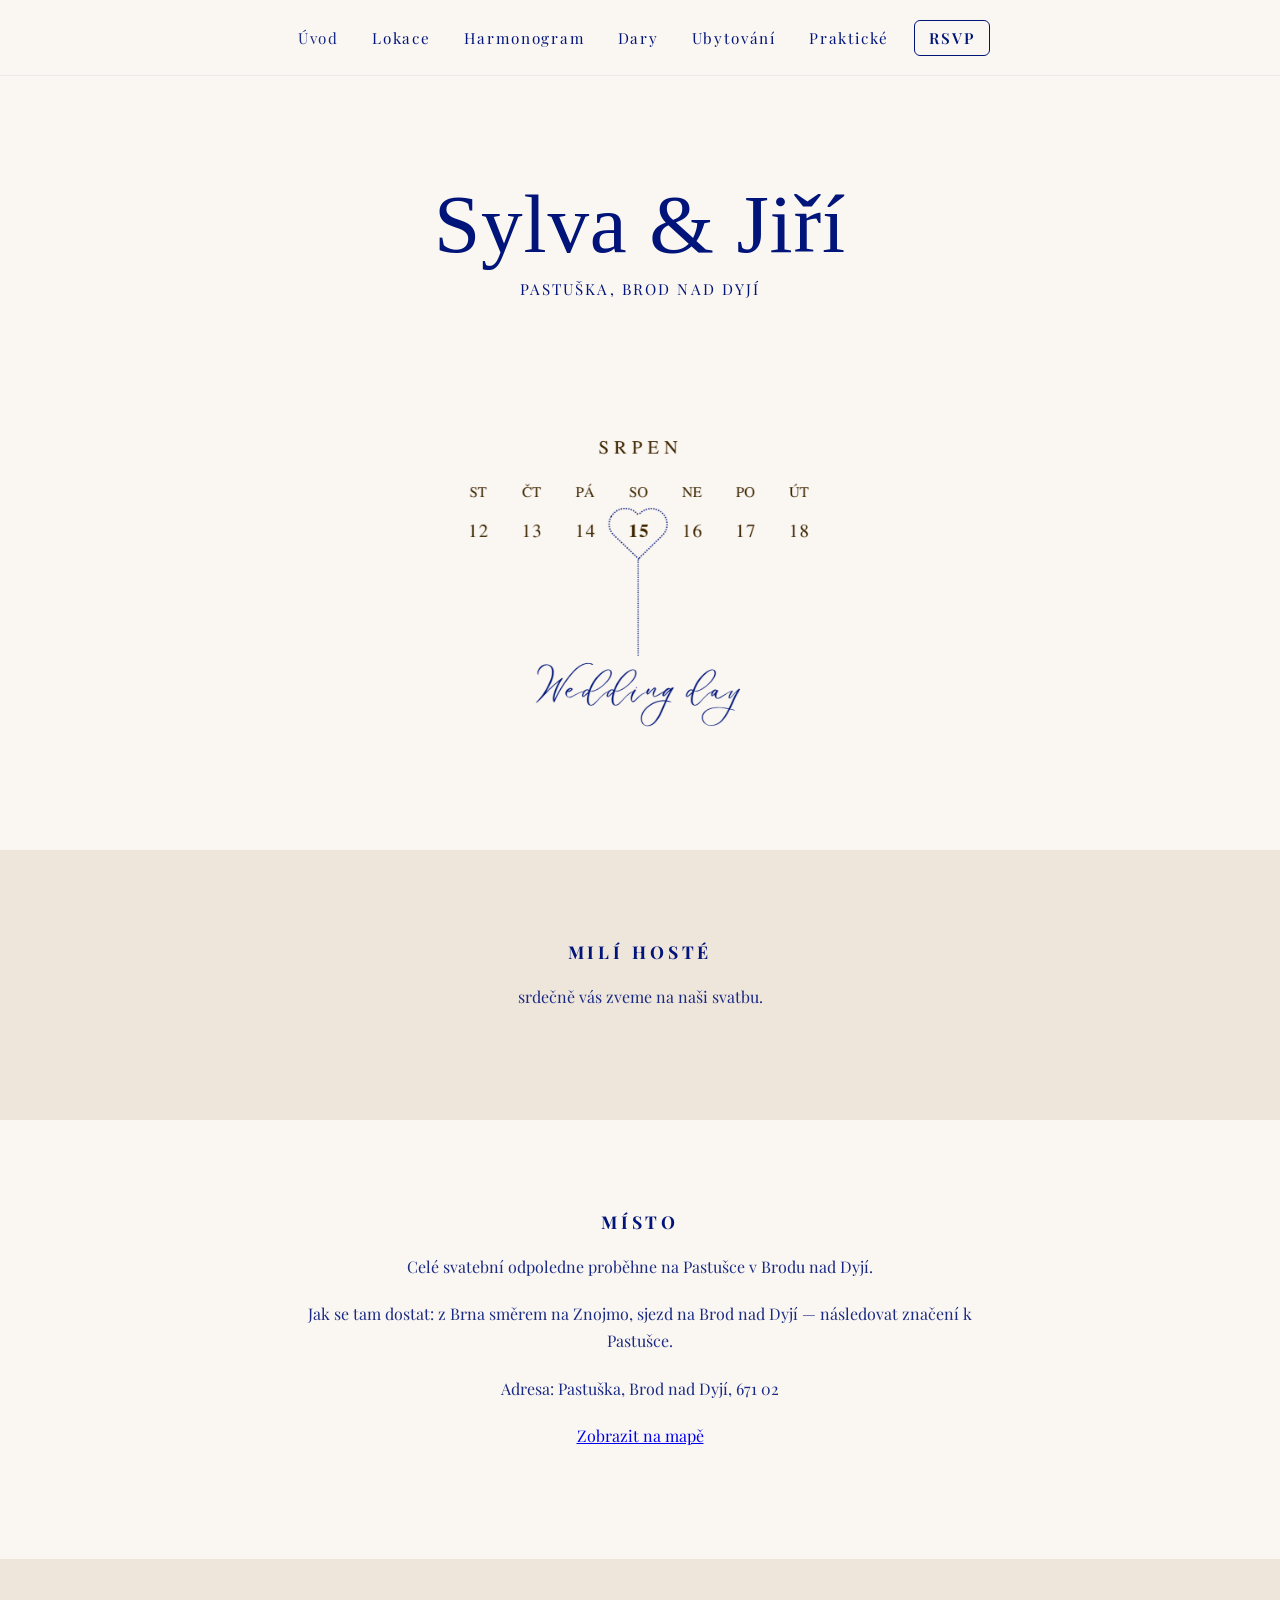
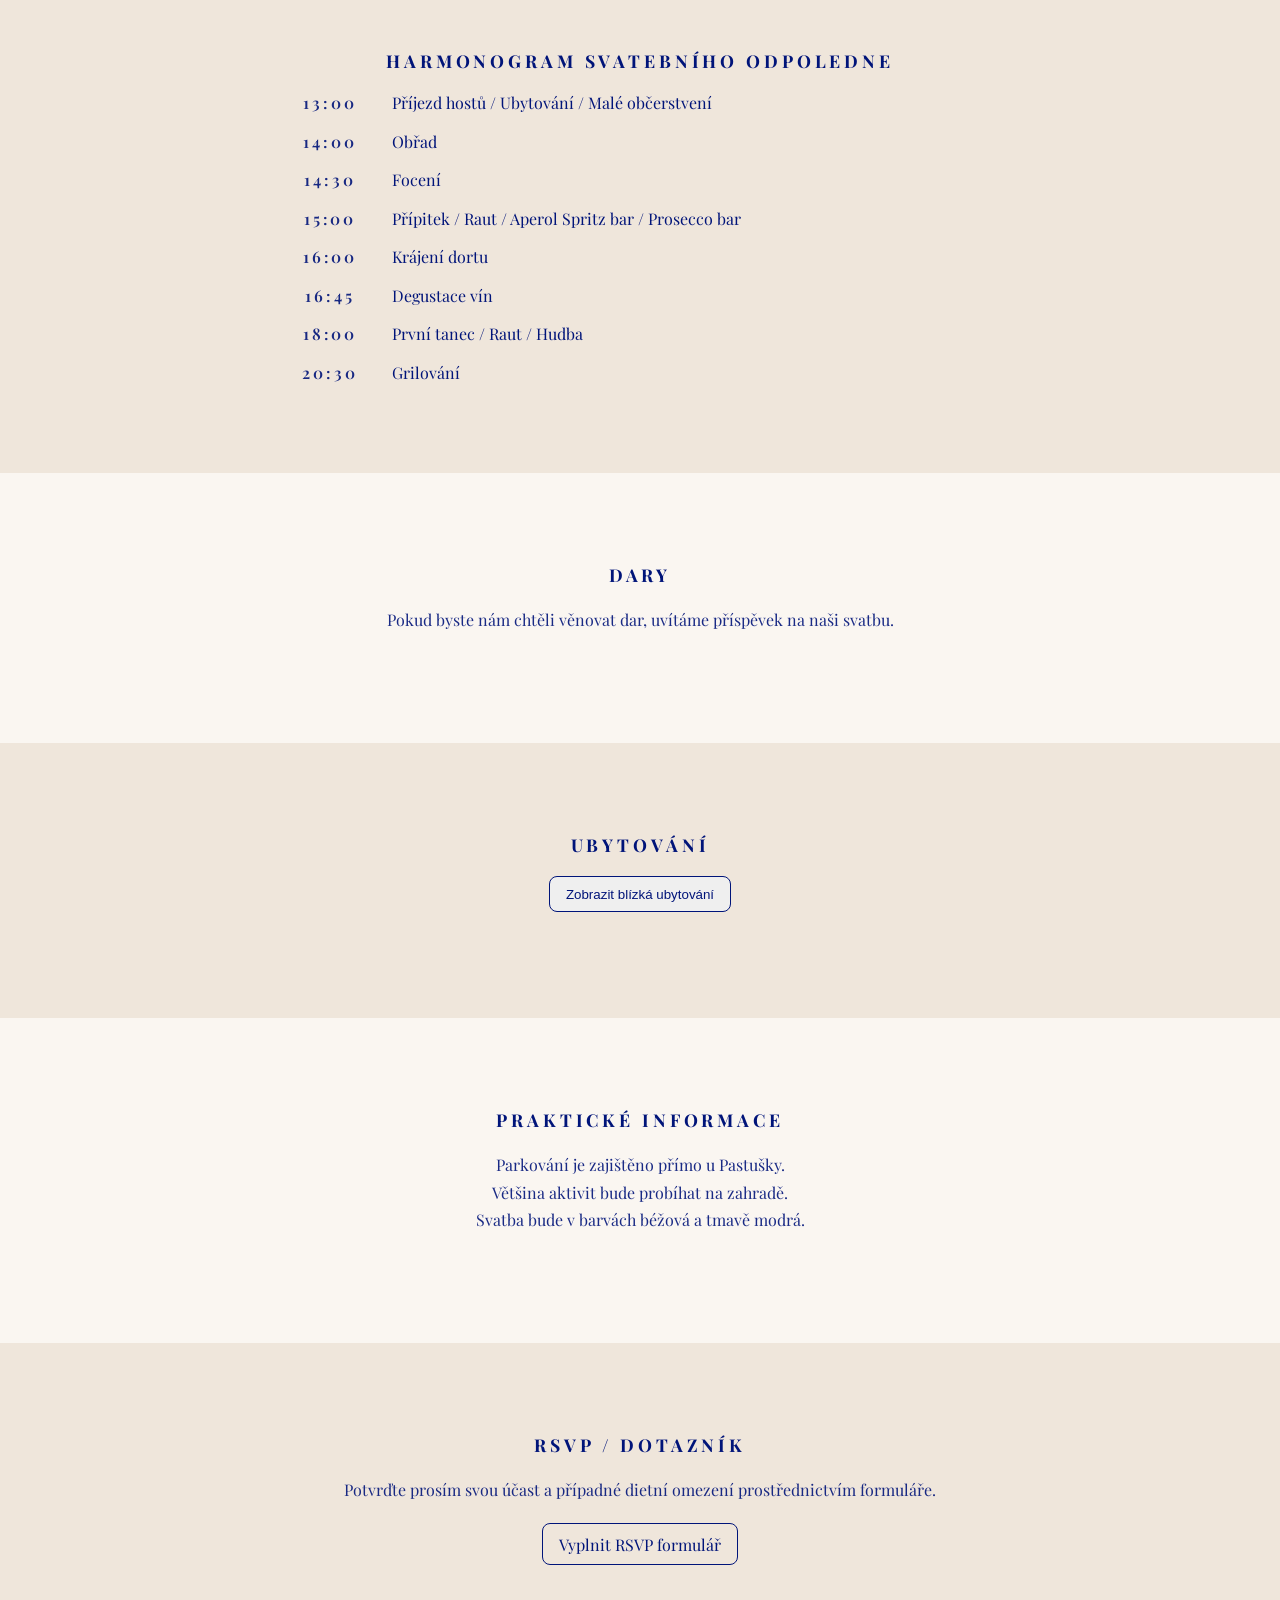
==== commit 601d7286: "Fix HTML structure and update content" ====
--- a/index.html
+++ b/index.html
@@ -46,7 +46,7 @@
 
       <section id="location" class="panel panel--white">
         <div class="container">
-          <h2 class="section-title">Lokace</h2>
+          <h2 class="section-title">Místo</h2>
           <p class="lead">Celé svatební odpoledne proběhne na Pastušce v Brodu nad Dyjí.</p>
           <p class="lead">Jak se tam dostat: z Brna směrem na Znojmo, sjezd na Brod nad Dyjí — následovat značení k Pastušce.</p>
           <p class="lead">Adresa: Pastuška, Brod nad Dyjí, 671 02</p>
@@ -82,12 +82,14 @@
       <section id="accommodation" class="panel panel--beige">
         <div class="container">
           <h2 class="section-title">Ubytování</h2>
-          <p class="lead">Pokud byste se chtěli ubytovat poblíž, níže najdete seznam možných ubytování.</p>
-          <ul class="list-clean">
-            <li>Apartmán Pálavská brána</li> <p class="muted"><a href="https://maps.app.goo.gl/tE19QLGPMCCegLgu7" target="_blank" rel="noopener noreferrer">Zobrazit na mapě</a></p>
-            <li>Penzion Janota</li> <p class="muted"><a href="https://maps.app.goo.gl/gD7tSdcMeU7njTST9" target="_blank" rel="noopener noreferrer">Zobrazit na mapě</a></p>
-            <li>Penzion Proneco</li> <p class="muted"><a href="https://maps.app.goo.gl/YQNGbWsnk7hjZQEy5" target="_blank" rel="noopener noreferrer">Zobrazit na mapě</a></p>
-          </ul>
+
+          <p>
+            <button id="toggle-accom-image" class="button-cta" type="button" aria-expanded="false">Zobrazit blízká ubytování</button>
+          </p>
+
+          <div id="accom-image-container" class="photo-placeholder has-image" hidden aria-hidden="true">
+            <img id="accom-image" src="ubytování.png" alt="Mapa ubytování" loading="lazy" />
+          </div>
         </div>
       </section>
 
@@ -97,6 +99,7 @@
           <p class="lead">
             Parkování je zajištěno přímo u Pastušky.<br>
             Většina aktivit bude probíhat na zahradě.<br>
+            Svatba bude v barvách béžová a tmavě modrá.<br>
           </p>
         </div>
       </section>
@@ -104,7 +107,7 @@
       <section id="rsvp" class="panel panel--beige">
         <div class="container">
           <h2 class="section-title">RSVP / Dotazník</h2>
-          <p class="lead">Potvrďte prosím svou účast a případné dietní omezení prostřednictvím krátkého formuláře.</p>
+          <p class="lead">Potvrďte prosím svou účast a případné dietní omezení prostřednictvím formuláře.</p>
           <p>
             <a class="button-cta" href="https://example.com/rsvp" target="_blank" rel="noopener noreferrer">Vyplnit RSVP formulář</a>
           </p>
--- a/styles.css
+++ b/styles.css
@@ -14,7 +14,7 @@
 }
 
 :root{
-  --color-navy: #0b2140;
+  --color-navy: #001479;
   --color-beige: #efe6db;
   --color-white: #faf6f1;
   --max-width: 760px;
@@ -27,7 +27,7 @@
 .container{max-width:var(--max-width);margin:0 auto;padding:0 1.25rem}
 
 /* Top navigation (semi-transparent, subtle) */
-.top-nav{position:fixed;top:0;left:0;right:0;background:rgba(250,246,241,0.78);backdrop-filter:blur(6px);border-bottom:1px solid rgba(11,33,64,0.06);z-index:100}
+.top-nav{position:fixed;top:0;left:0;right:0;background:rgba(250,246,241,0.78);backdrop-filter:blur(6px);border-bottom:1px solid rgba(0,20,121,0.06);z-index:100}
 .nav-inner{height:var(--nav-height);display:flex;align-items:center;justify-content:center}
 .nav-list{list-style:none;display:flex;gap:1.05rem;margin:0;padding:0;align-items:center}
 .nav-list a{color:var(--color-navy);text-decoration:none;font-size:0.95rem;letter-spacing:0.12em;padding:0.5rem;transition:color var(--transition),opacity var(--transition)}
@@ -45,14 +45,14 @@
 /* Square placeholder that works on GitHub Pages and older browsers using padding-top trick */
 .photo-placeholder{width:clamp(200px,34vw,480px);margin:1.6rem auto 0;border:none;border-radius:14px;background:transparent;position:relative;overflow:hidden}
 .photo-placeholder::after{content:"";display:block;padding-top:100%}
-.photo-placeholder::before{content:"Místo pro fotografii";position:absolute;inset:0;display:flex;align-items:center;justify-content:center;color:rgba(11,33,64,0.35);font-size:0.95rem;letter-spacing:0.12em;text-transform:uppercase;pointer-events:none}
+.photo-placeholder::before{content:"Místo pro fotografii";position:absolute;inset:0;display:flex;align-items:center;justify-content:center;color:rgba(0,20,121,0.35);font-size:0.95rem;letter-spacing:0.12em;text-transform:uppercase;pointer-events:none}
 .photo-placeholder.has-image::before{display:none}
 .photo-placeholder img{position:absolute;inset:0;width:100%;height:100%;object-fit:cover;display:block}
 .date{margin-top:0.85rem;margin-bottom:0.25rem;font-weight:600;letter-spacing:0.18em;text-transform:uppercase;font-size:0.92rem}
 .subtitle{margin-top:0.8rem;color:var(--color-navy);letter-spacing:0.14em;text-transform:uppercase;font-size:0.95rem}
 
 .section-title{font-size:1.1rem;letter-spacing:0.22em;text-transform:uppercase;margin:0 0 1.25rem 0}
-.lead{max-width:68ch;margin:0 auto 1.25rem;color:rgba(11,33,64,0.9);line-height:1.7}
+.lead{max-width:68ch;margin:0 auto 1.25rem;color:rgba(0,20,121,0.9);line-height:1.7}
 .placeholder{opacity:0.95}
 
 .schedule-list{max-width:720px;margin:1rem auto 0;display:grid;gap:1.1rem 2rem;justify-items:start}
@@ -64,8 +64,8 @@
 .list-clean li{margin:0.45rem 0}
 
 .button-cta{display:inline-block;text-decoration:none;color:var(--color-navy);border:1px solid var(--color-navy);padding:0.6rem 1rem;border-radius:8px;transition:transform var(--transition),background var(--transition)}
-.button-cta:hover{transform:translateY(-2px);background:rgba(11,33,64,0.03)}
-.muted{color:rgba(11,33,64,0.8);font-size:0.95rem}
+.button-cta:hover{transform:translateY(-2px);background:rgba(0,20,121,0.03)}
+.muted{color:rgba(0,20,121,0.8);font-size:0.95rem}
 
 @media (max-width:700px){
   .nav-list{gap:0.6rem}
@@ -80,4 +80,4 @@
   *{transition:none!important}
 }
 
-a:focus{outline:2px solid rgba(11,33,64,0.12);outline-offset:3px}
+a:focus{outline:2px solid rgba(0,20,121,0.12);outline-offset:3px}
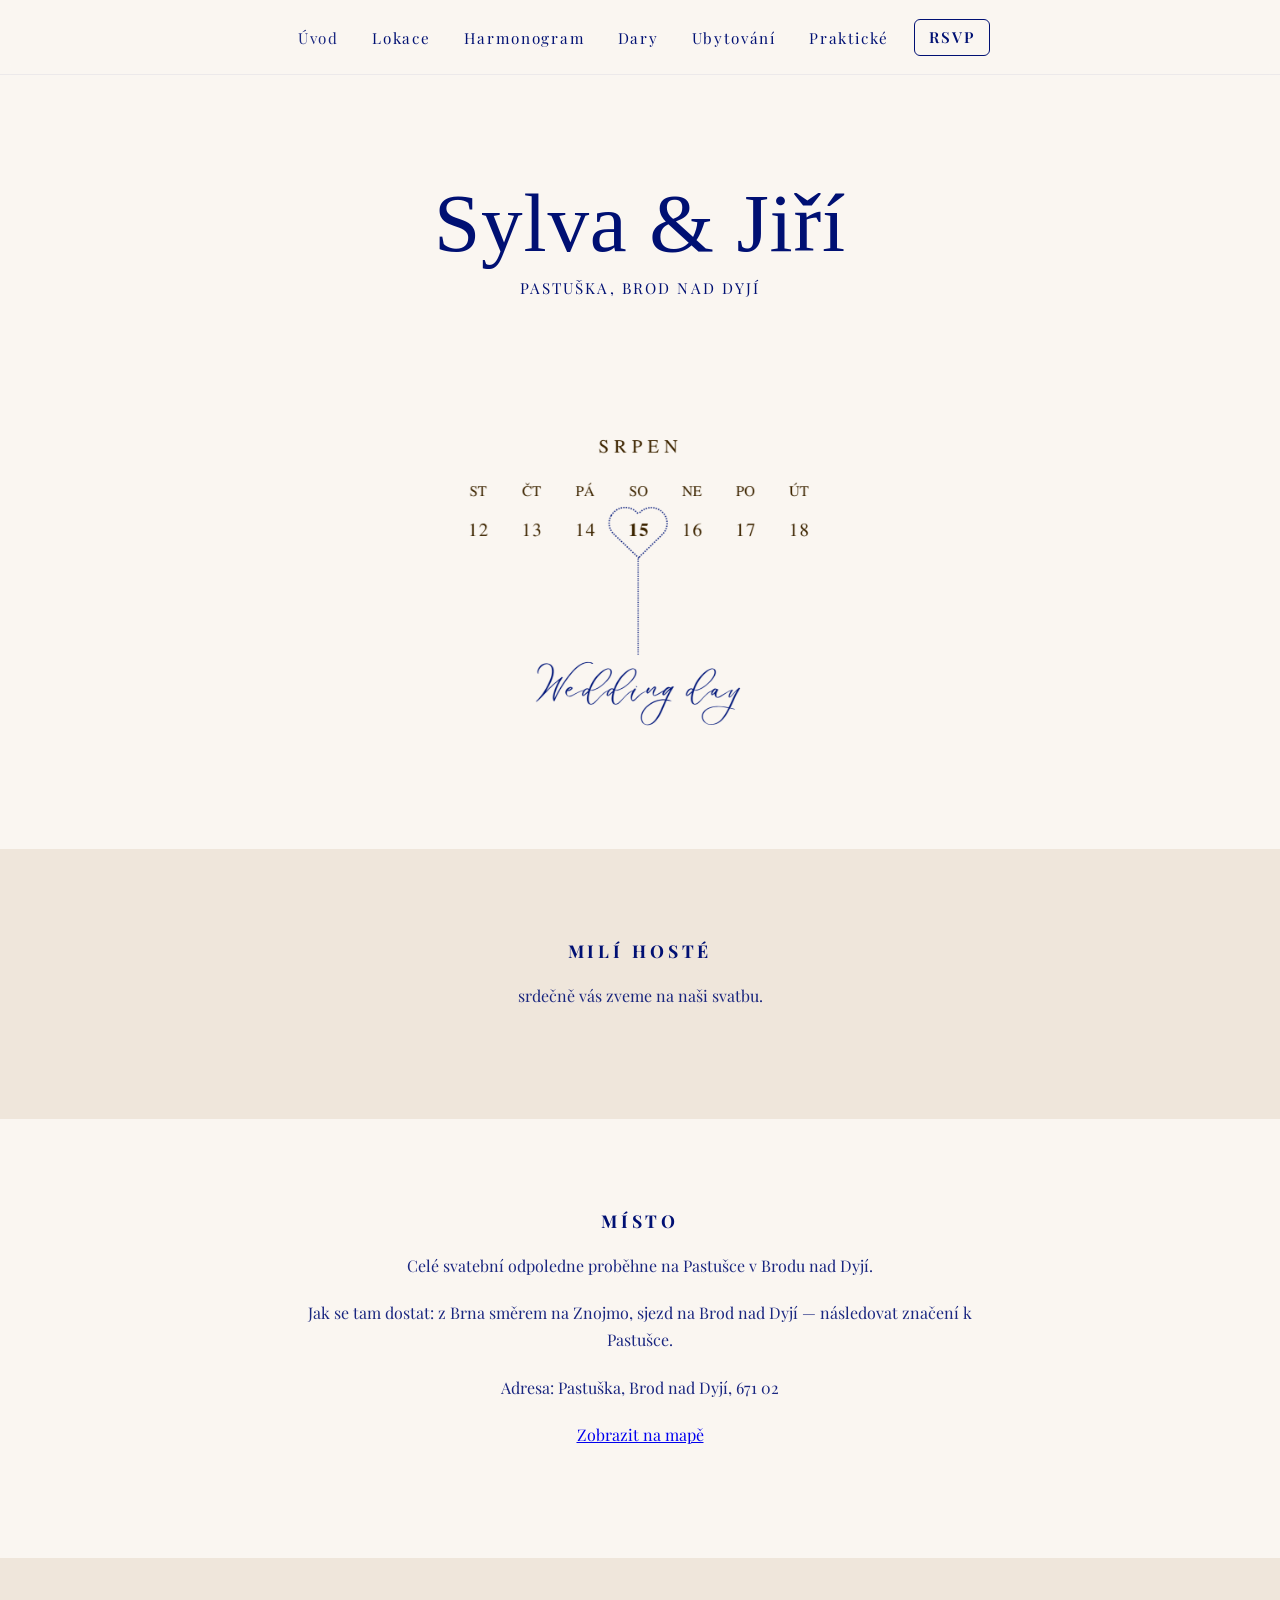
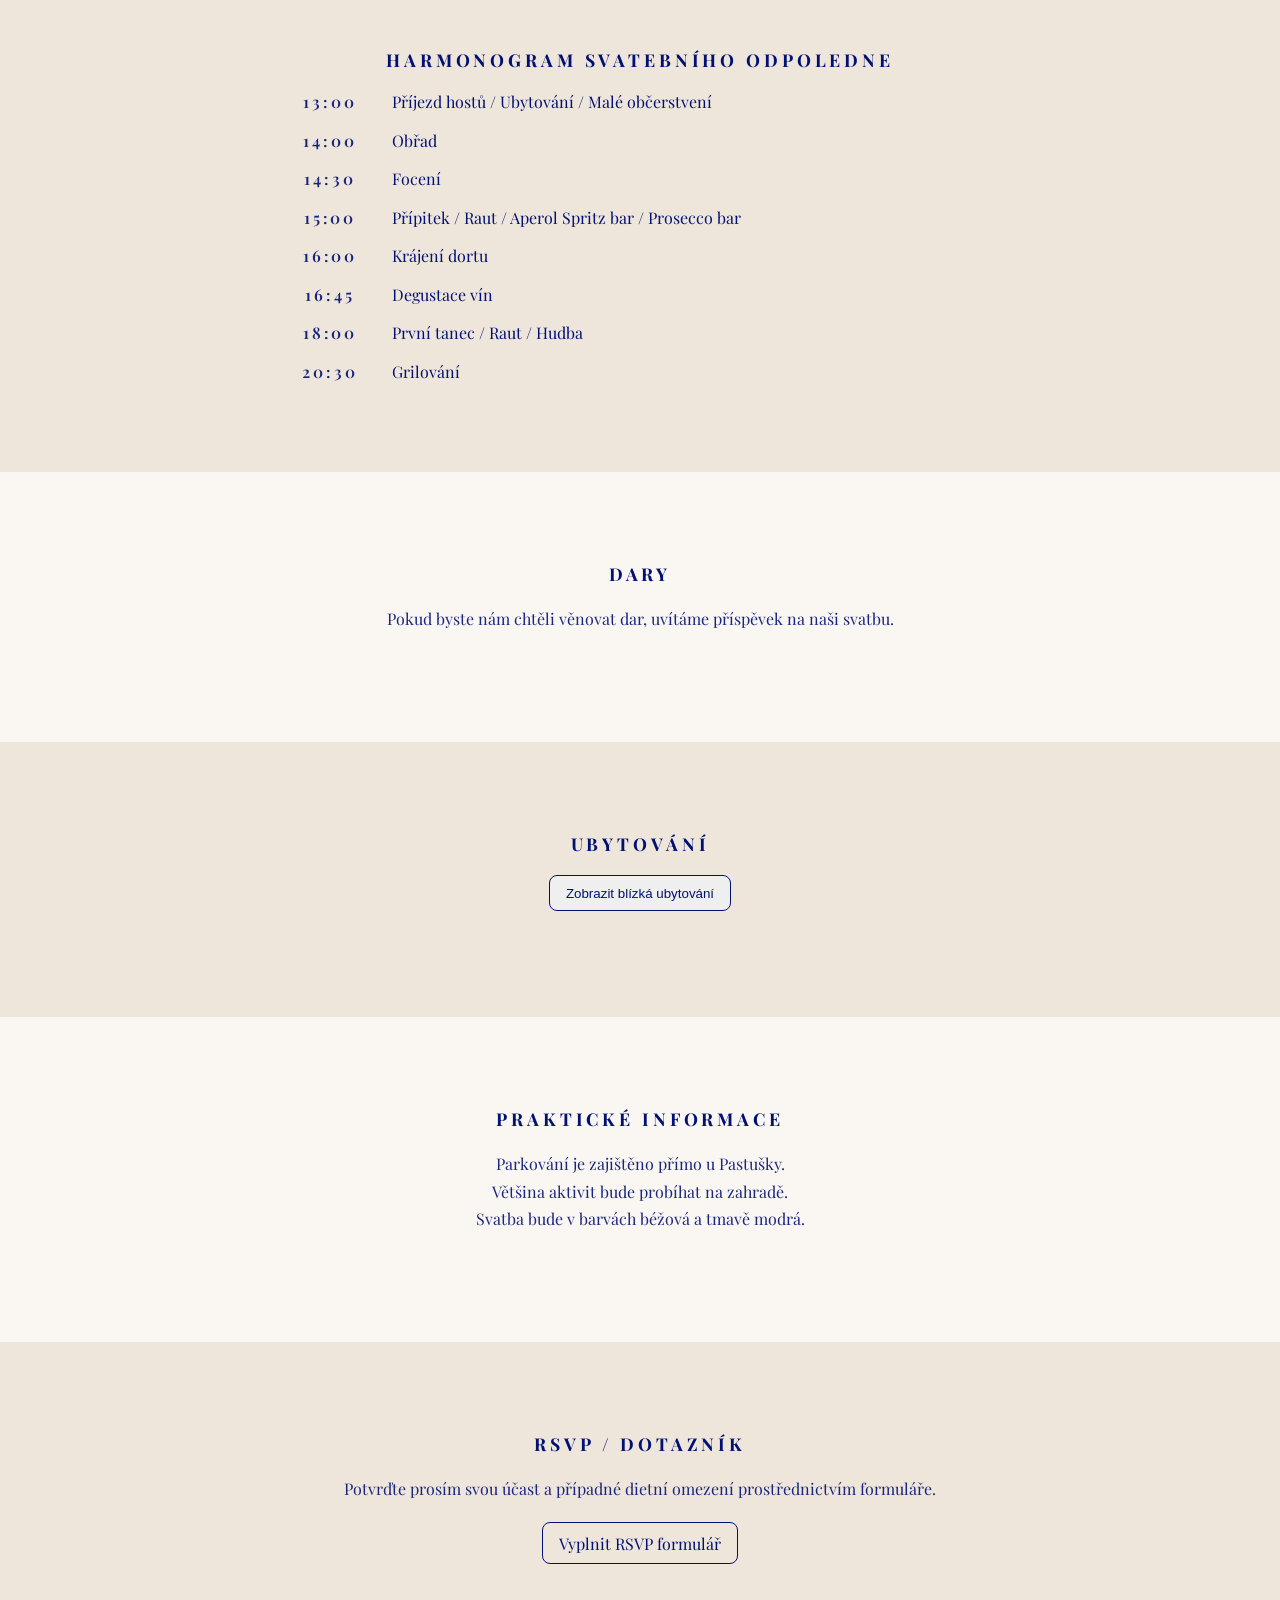
==== commit 08ba1743: "Fix HTML formatting and structure" ====
--- a/index.html
+++ b/index.html
@@ -87,8 +87,8 @@
             <button id="toggle-accom-image" class="button-cta" type="button" aria-expanded="false">Zobrazit blízká ubytování</button>
           </p>
 
-          <div id="accom-image-container" class="photo-placeholder has-image" hidden aria-hidden="true">
-            <img id="accom-image" src="ubytování.png" alt="Mapa ubytování" loading="lazy" />
+          <div id="accom-image-container" class="accom-image-wrapper" hidden aria-hidden="true">
+            <img id="accom-image" src="ubytování.png" alt="Mapa ubytování" loading="lazy" width="1000" height="707" />
           </div>
         </div>
       </section>
--- a/styles.css
+++ b/styles.css
@@ -14,7 +14,7 @@
 }
 
 :root{
-  --color-navy: #001479;
+  --color-navy: #001073;
   --color-beige: #efe6db;
   --color-white: #faf6f1;
   --max-width: 760px;
@@ -27,7 +27,7 @@
 .container{max-width:var(--max-width);margin:0 auto;padding:0 1.25rem}
 
 /* Top navigation (semi-transparent, subtle) */
-.top-nav{position:fixed;top:0;left:0;right:0;background:rgba(250,246,241,0.78);backdrop-filter:blur(6px);border-bottom:1px solid rgba(0,20,121,0.06);z-index:100}
+.top-nav{position:fixed;top:0;left:0;right:0;background:rgba(250,246,241,0.78);backdrop-filter:blur(6px);border-bottom:1px solid rgba(0,16,115,0.06);z-index:100}
 .nav-inner{height:var(--nav-height);display:flex;align-items:center;justify-content:center}
 .nav-list{list-style:none;display:flex;gap:1.05rem;margin:0;padding:0;align-items:center}
 .nav-list a{color:var(--color-navy);text-decoration:none;font-size:0.95rem;letter-spacing:0.12em;padding:0.5rem;transition:color var(--transition),opacity var(--transition)}
@@ -45,14 +45,14 @@
 /* Square placeholder that works on GitHub Pages and older browsers using padding-top trick */
 .photo-placeholder{width:clamp(200px,34vw,480px);margin:1.6rem auto 0;border:none;border-radius:14px;background:transparent;position:relative;overflow:hidden}
 .photo-placeholder::after{content:"";display:block;padding-top:100%}
-.photo-placeholder::before{content:"Místo pro fotografii";position:absolute;inset:0;display:flex;align-items:center;justify-content:center;color:rgba(0,20,121,0.35);font-size:0.95rem;letter-spacing:0.12em;text-transform:uppercase;pointer-events:none}
+.photo-placeholder::before{content:"Místo pro fotografii";position:absolute;inset:0;display:flex;align-items:center;justify-content:center;color:rgba(0,16,115,0.35);font-size:0.95rem;letter-spacing:0.12em;text-transform:uppercase;pointer-events:none}
 .photo-placeholder.has-image::before{display:none}
 .photo-placeholder img{position:absolute;inset:0;width:100%;height:100%;object-fit:cover;display:block}
 .date{margin-top:0.85rem;margin-bottom:0.25rem;font-weight:600;letter-spacing:0.18em;text-transform:uppercase;font-size:0.92rem}
 .subtitle{margin-top:0.8rem;color:var(--color-navy);letter-spacing:0.14em;text-transform:uppercase;font-size:0.95rem}
 
 .section-title{font-size:1.1rem;letter-spacing:0.22em;text-transform:uppercase;margin:0 0 1.25rem 0}
-.lead{max-width:68ch;margin:0 auto 1.25rem;color:rgba(0,20,121,0.9);line-height:1.7}
+.lead{max-width:68ch;margin:0 auto 1.25rem;color:rgba(0,16,115,0.9);line-height:1.7}
 .placeholder{opacity:0.95}
 
 .schedule-list{max-width:720px;margin:1rem auto 0;display:grid;gap:1.1rem 2rem;justify-items:start}
@@ -64,8 +64,8 @@
 .list-clean li{margin:0.45rem 0}
 
 .button-cta{display:inline-block;text-decoration:none;color:var(--color-navy);border:1px solid var(--color-navy);padding:0.6rem 1rem;border-radius:8px;transition:transform var(--transition),background var(--transition)}
-.button-cta:hover{transform:translateY(-2px);background:rgba(0,20,121,0.03)}
-.muted{color:rgba(0,20,121,0.8);font-size:0.95rem}
+.button-cta:hover{transform:translateY(-2px);background:rgba(0,16,115,0.03)}
+.muted{color:rgba(0,16,115,0.8);font-size:0.95rem}
 
 @media (max-width:700px){
   .nav-list{gap:0.6rem}
@@ -80,4 +80,4 @@
   *{transition:none!important}
 }
 
-a:focus{outline:2px solid rgba(0,20,121,0.12);outline-offset:3px}
+a:focus{outline:2px solid rgba(0,16,115,0.12);outline-offset:3px}
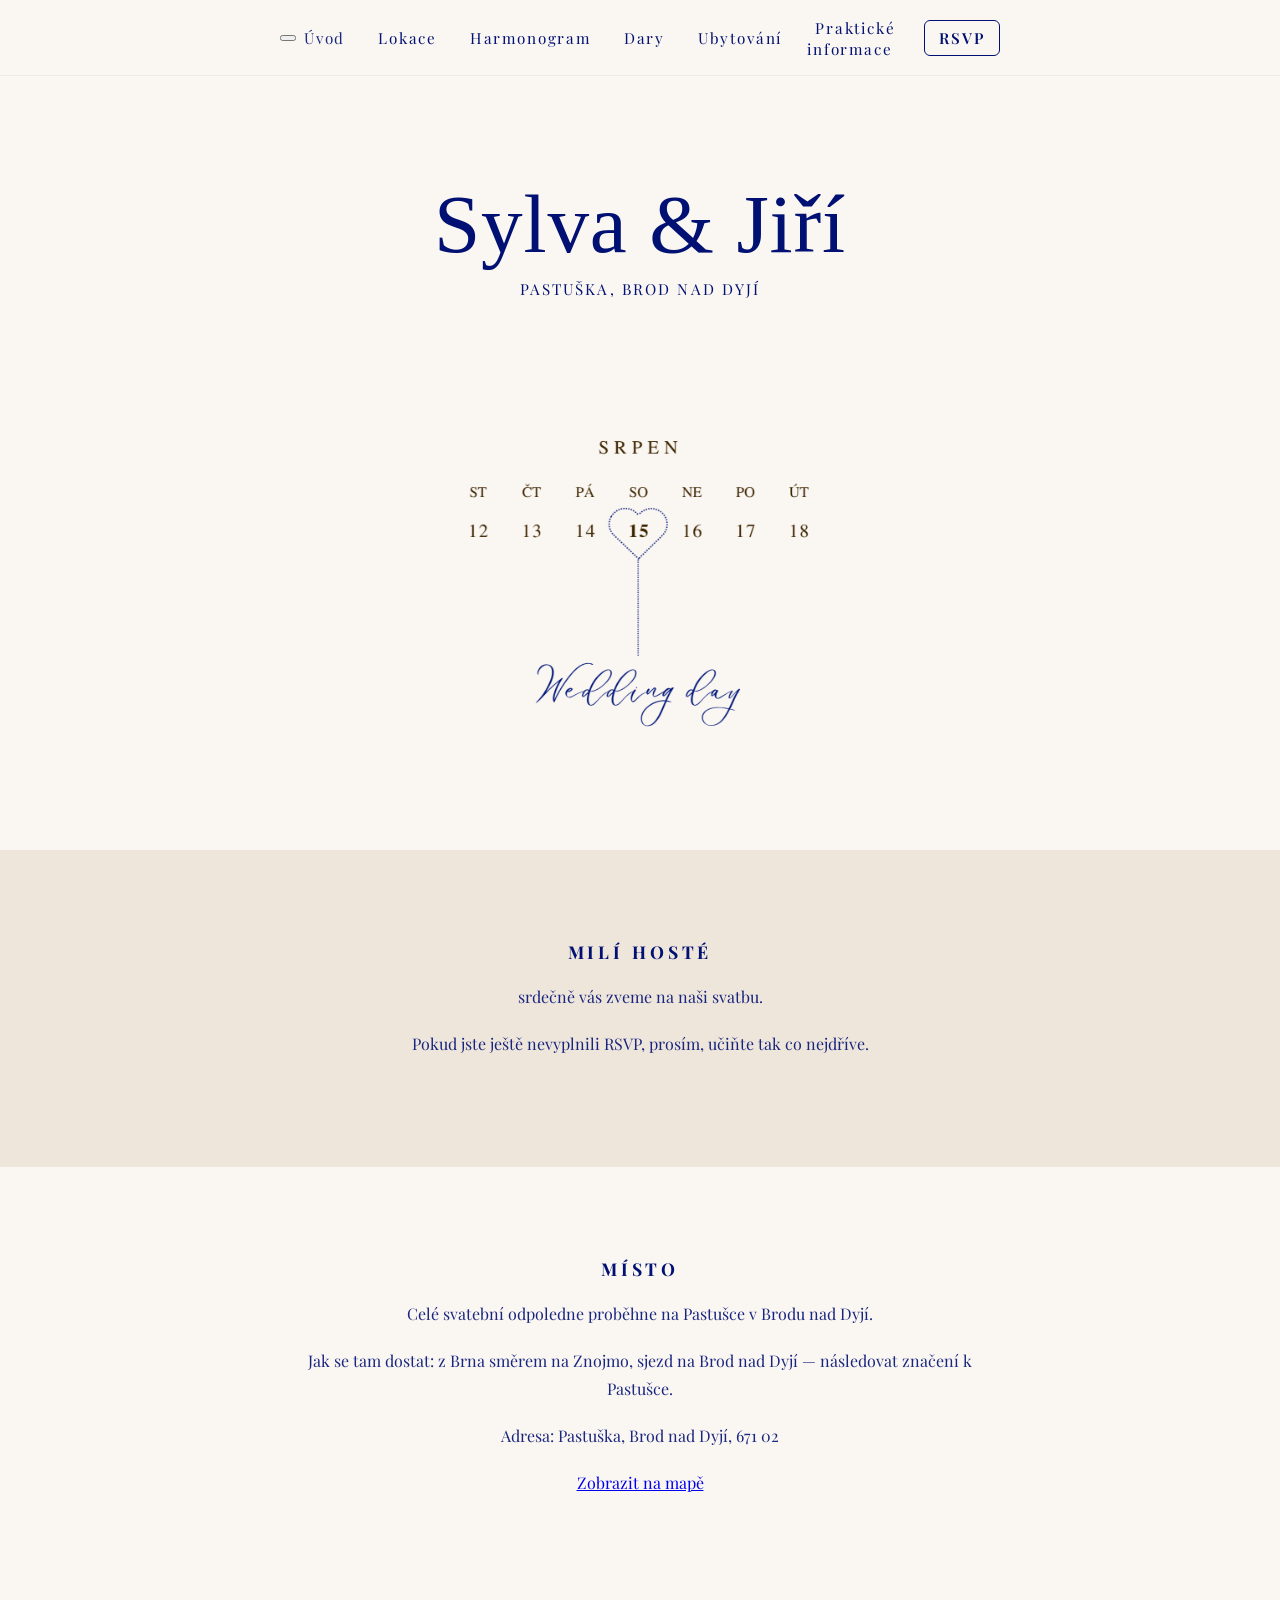
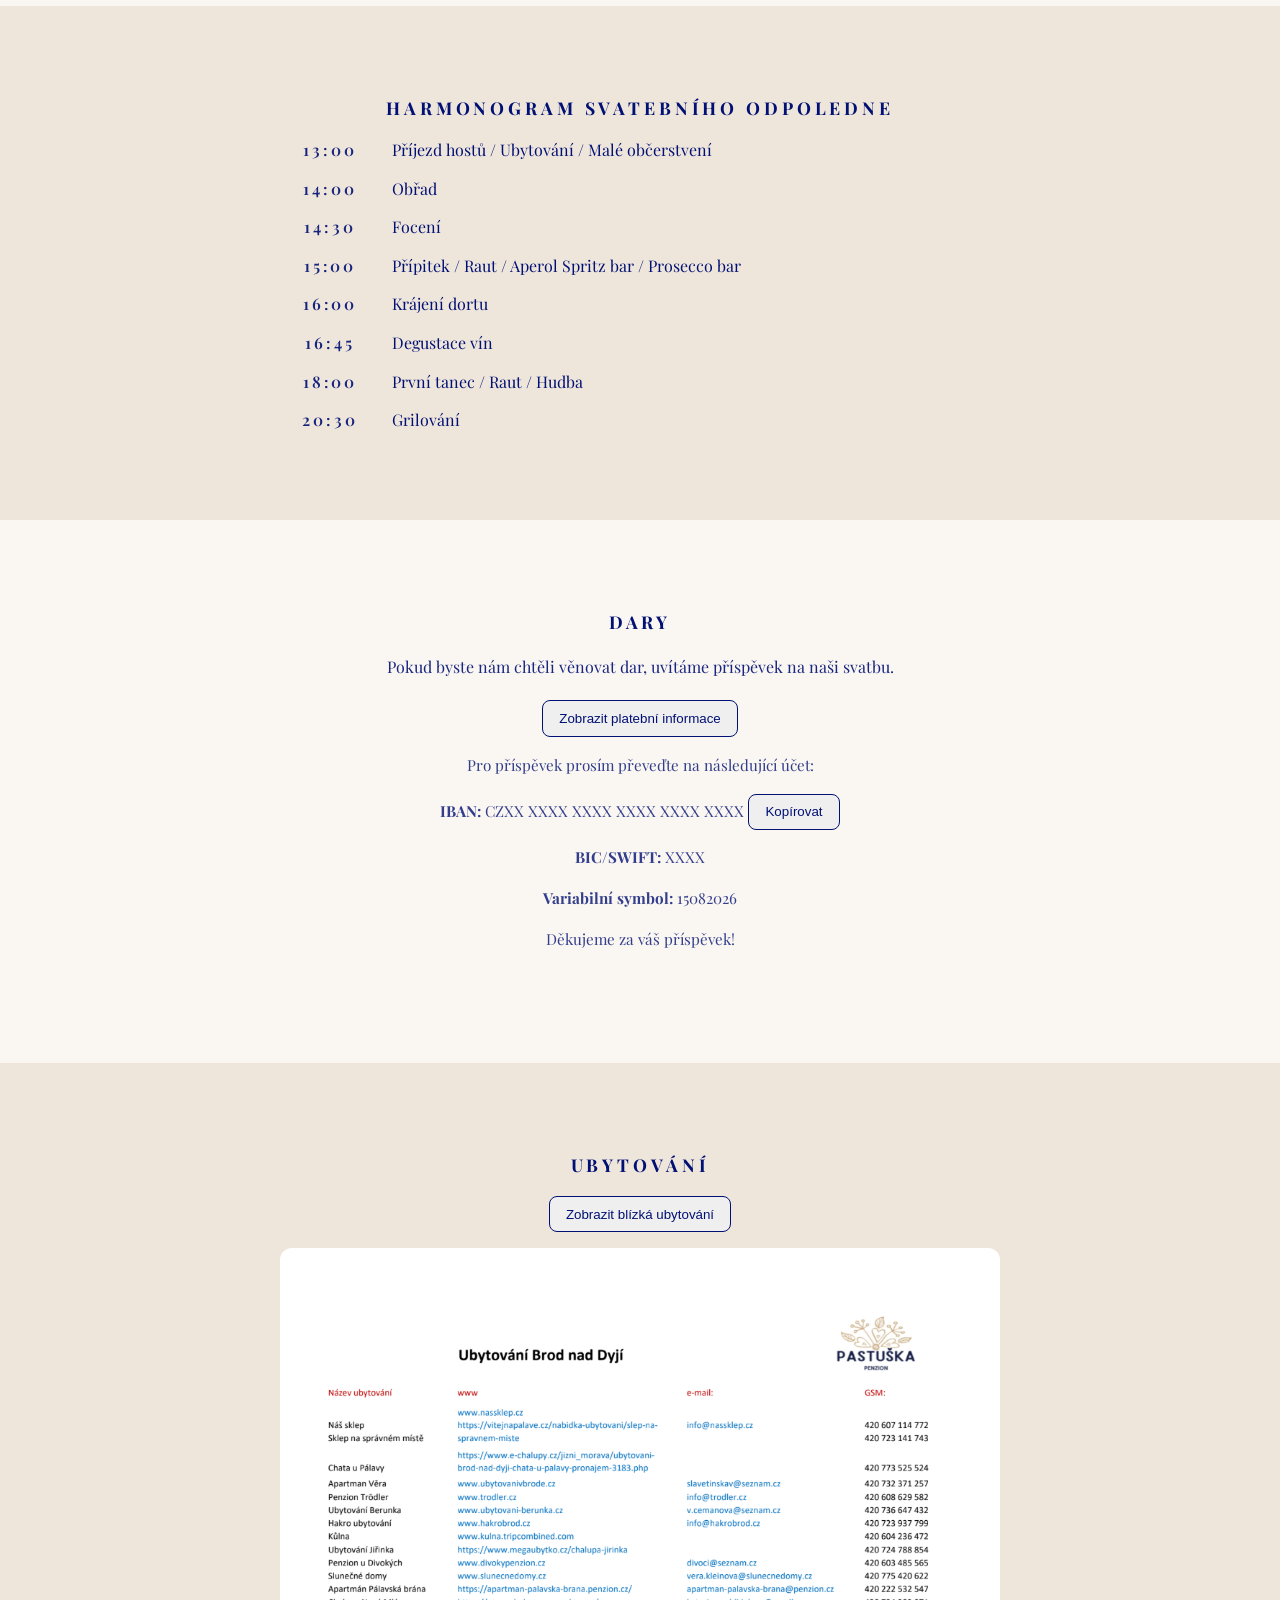
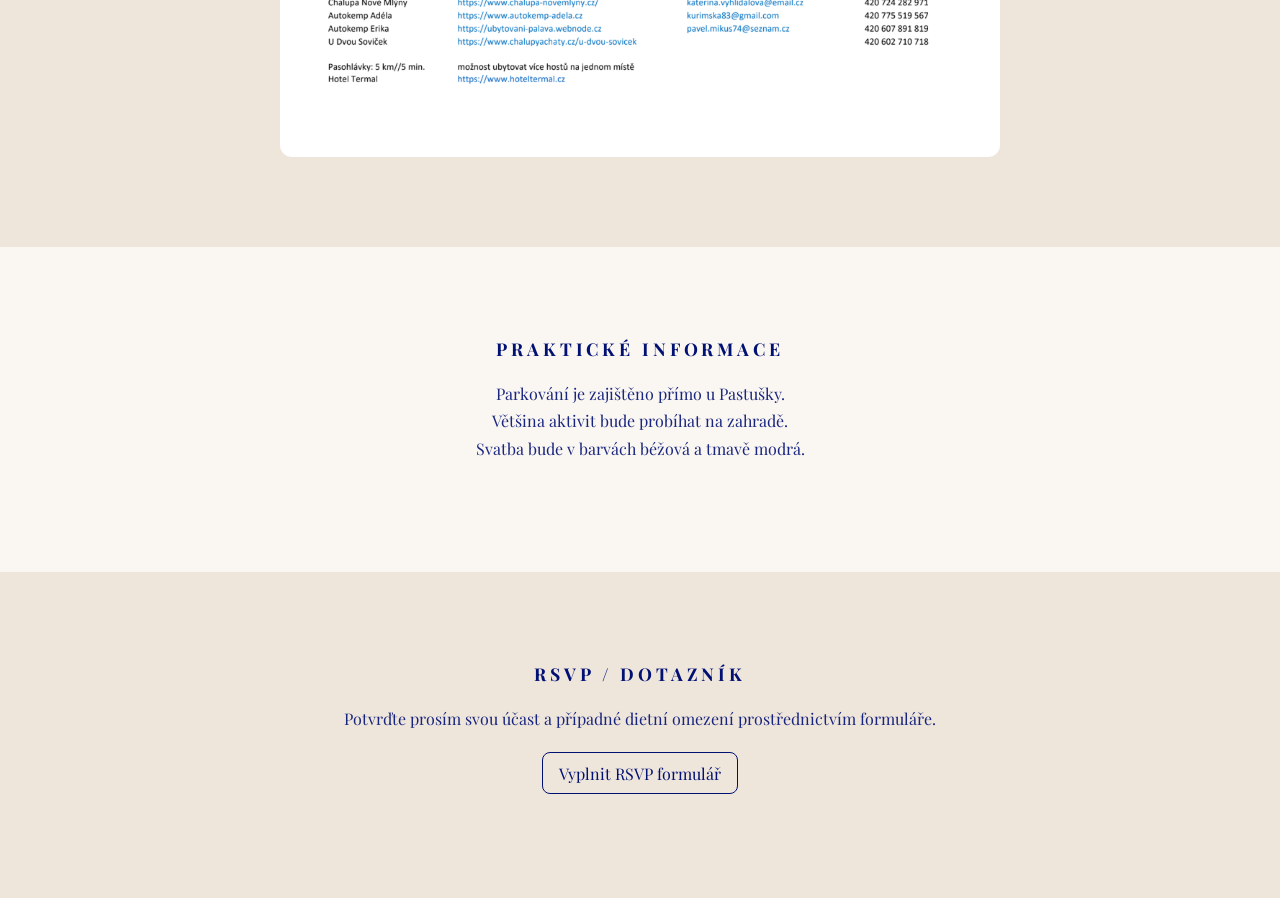
==== commit c8afcb03: "Revise index.html for wedding website enhancements Updated the wedding website layout and added RSVP" ====
--- a/index.html
+++ b/index.html
@@ -12,14 +12,17 @@
   <body>
     <header class="top-nav" role="navigation" aria-label="Hlavní navigace">
       <div class="container nav-inner">
-        <nav>
+        <button id="mobile-nav-toggle" class="mobile-toggle" type="button" aria-expanded="false" aria-controls="nav-menu" aria-label="Otevřít menu">
+          <span class="hamburger" aria-hidden="true"></span>
+        </button>
+        <nav id="nav-menu">
           <ul class="nav-list">
             <li><a href="#hero">Úvod</a></li>
             <li><a href="#location">Lokace</a></li>
             <li><a href="#schedule">Harmonogram</a></li>
             <li><a href="#gifts">Dary</a></li>
             <li><a href="#accommodation">Ubytování</a></li>
-            <li><a href="#info">Praktické</a></li>
+            <li><a href="#info">Praktické informace</a></li>
             <li><a href="#rsvp" class="cta">RSVP</a></li>
           </ul>
         </nav>
@@ -41,6 +44,7 @@
         <div class="container">
           <h2 class="section-title">Milí hosté</h2>
           <p class="lead">srdečně vás zveme na naši svatbu.</p>
+          <p class="lead">Pokud jste ještě nevyplnili RSVP, prosím, učiňte tak co nejdříve.</p>
         </div>
       </section>
 
@@ -76,6 +80,21 @@
         <div class="container">
           <h2 class="section-title">Dary</h2>
           <p class="lead">Pokud byste nám chtěli věnovat dar, uvítáme příspěvek na naši svatbu.</p>
+          <p>
+            <button id="show-payment" class="button-cta" type="button" aria-expanded="false" aria-controls="payment-info">Zobrazit platební informace</button>
+          </p>
+
+          <div id="payment-info" class="lead muted collapsible" aria-hidden="true">
+            <p>Pro příspěvek prosím převeďte na následující účet:</p>
+            <p>
+              <strong>IBAN:</strong>
+              <span id="iban-text">CZXX XXXX XXXX XXXX XXXX XXXX</span>
+              <button id="copy-iban" class="button-cta copy-cta" type="button" aria-label="Kopírovat IBAN">Kopírovat</button>
+            </p>
+            <p><strong>BIC/SWIFT:</strong> XXXX</p>
+            <p><strong>Variabilní symbol:</strong> 15082026</p>
+            <p class="muted">Děkujeme za váš příspěvek!</p>
+          </div>
         </div>
       </section>
 
@@ -87,7 +106,7 @@
             <button id="toggle-accom-image" class="button-cta" type="button" aria-expanded="false">Zobrazit blízká ubytování</button>
           </p>
 
-          <div id="accom-image-container" class="accom-image-wrapper" hidden aria-hidden="true">
+          <div id="accom-image-container" class="accom-image-wrapper collapsible" aria-hidden="true">
             <img id="accom-image" src="ubytování.png" alt="Mapa ubytování" loading="lazy" width="1000" height="707" />
           </div>
         </div>
--- a/styles.css
+++ b/styles.css
@@ -48,6 +48,10 @@
 .photo-placeholder::before{content:"Místo pro fotografii";position:absolute;inset:0;display:flex;align-items:center;justify-content:center;color:rgba(0,16,115,0.35);font-size:0.95rem;letter-spacing:0.12em;text-transform:uppercase;pointer-events:none}
 .photo-placeholder.has-image::before{display:none}
 .photo-placeholder img{position:absolute;inset:0;width:100%;height:100%;object-fit:cover;display:block}
+
+/* Accommodation image wrapper for rectangular image (1000x707) */
+.accom-image-wrapper{max-width:1000px;margin:1rem auto 0;text-align:center}
+.accom-image-wrapper img{width:100%;height:auto;border-radius:12px;display:block}
 .date{margin-top:0.85rem;margin-bottom:0.25rem;font-weight:600;letter-spacing:0.18em;text-transform:uppercase;font-size:0.92rem}
 .subtitle{margin-top:0.8rem;color:var(--color-navy);letter-spacing:0.14em;text-transform:uppercase;font-size:0.95rem}
 
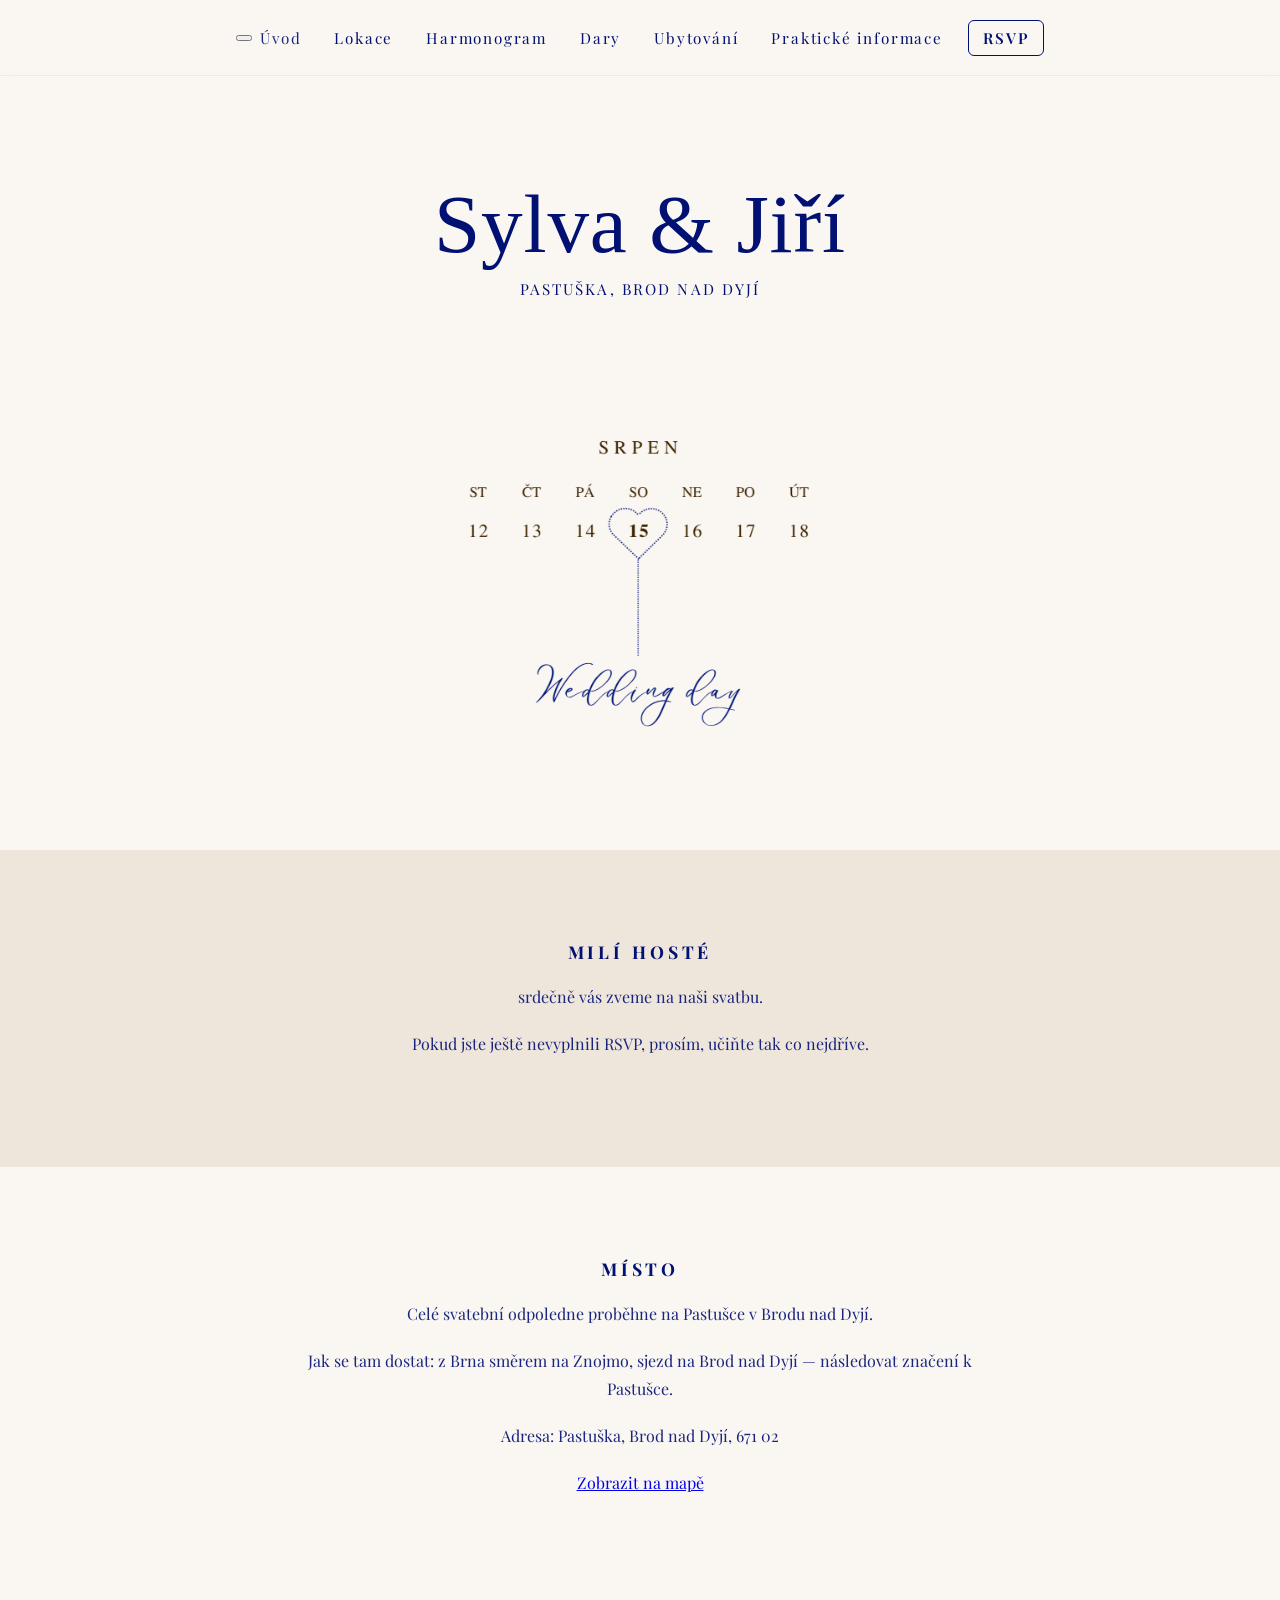
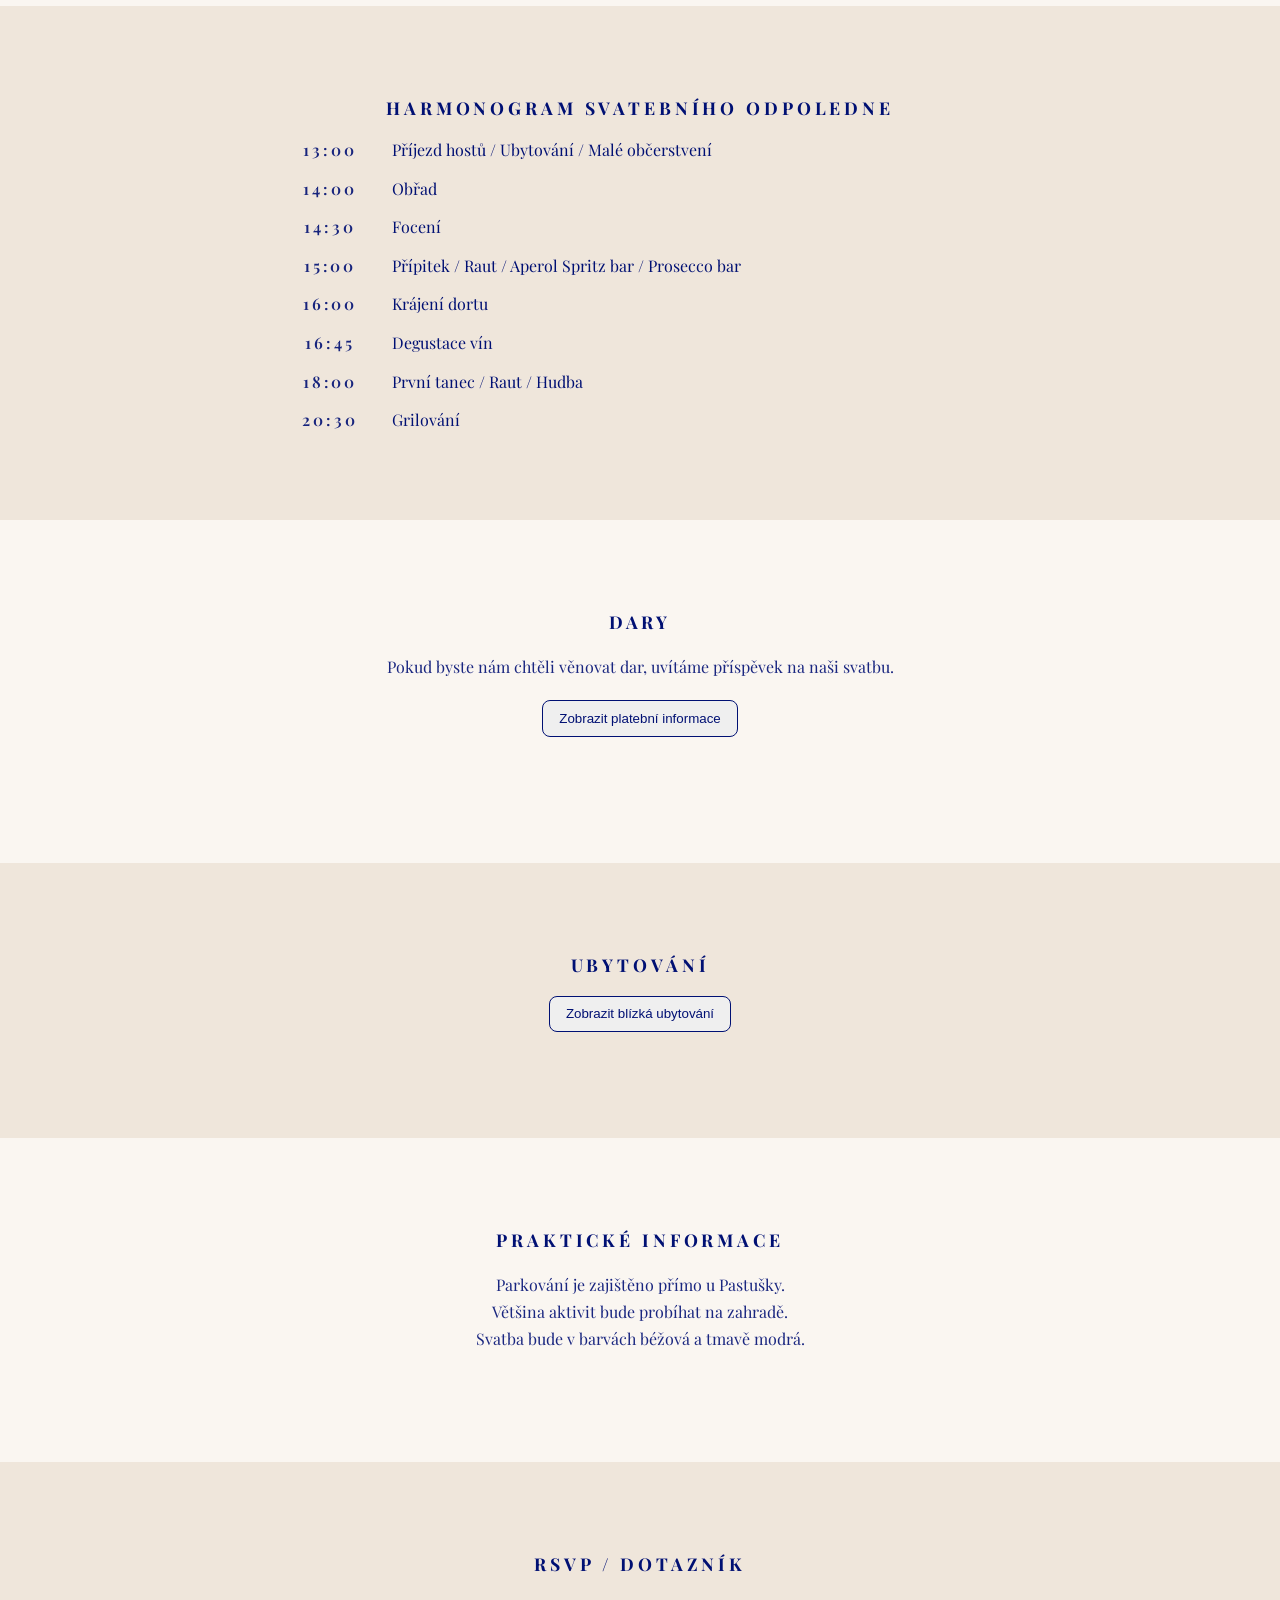
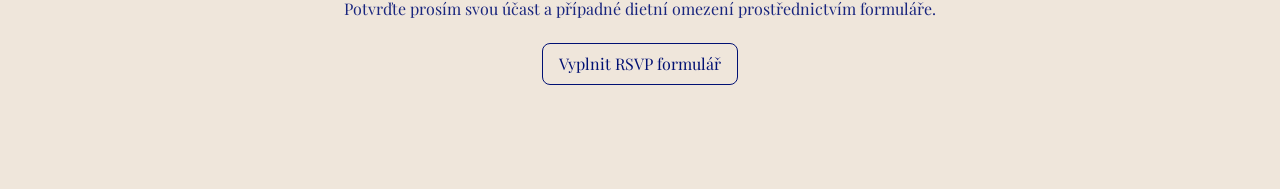
==== commit 0e4fb483: "Update index.html" ====
--- a/index.html
+++ b/index.html
@@ -107,7 +107,16 @@
           </p>
 
           <div id="accom-image-container" class="accom-image-wrapper collapsible" aria-hidden="true">
-            <img id="accom-image" src="ubytování.png" alt="Mapa ubytování" loading="lazy" width="1000" height="707" />
+            <div class="accom-image-inner">
+              <img id="accom-image" src="ubytování.png" alt="Mapa ubytování" loading="lazy" width="1000" height="707" />
+              <a href="ubytování.png" download class="download-btn" title="Stáhnout mapu" aria-label="Stáhnout mapu ubytování">
+                <svg xmlns="http://www.w3.org/2000/svg" width="20" height="20" viewBox="0 0 24 24" fill="none" stroke="currentColor" stroke-width="2" stroke-linecap="round" stroke-linejoin="round">
+                  <path d="M21 15v4a2 2 0 0 1-2 2H5a2 2 0 0 1-2-2v-4"></path>
+                  <polyline points="7 10 12 15 17 10"></polyline>
+                  <line x1="12" y1="15" x2="12" y2="3"></line>
+                </svg>
+              </a>
+            </div>
           </div>
         </div>
       </section>
--- a/styles.css
+++ b/styles.css
@@ -30,7 +30,7 @@
 .top-nav{position:fixed;top:0;left:0;right:0;background:rgba(250,246,241,0.78);backdrop-filter:blur(6px);border-bottom:1px solid rgba(0,16,115,0.06);z-index:100}
 .nav-inner{height:var(--nav-height);display:flex;align-items:center;justify-content:center}
 .nav-list{list-style:none;display:flex;gap:1.05rem;margin:0;padding:0;align-items:center}
-.nav-list a{color:var(--color-navy);text-decoration:none;font-size:0.95rem;letter-spacing:0.12em;padding:0.5rem;transition:color var(--transition),opacity var(--transition)}
+.nav-list a{color:var(--color-navy);text-decoration:none;font-size:0.95rem;letter-spacing:0.12em;padding:0.5rem;transition:color var(--transition),opacity var(--transition);white-space:nowrap}
 .nav-list a.cta{border:1px solid var(--color-navy);padding:0.45rem 0.9rem;border-radius:6px;font-weight:600;background:transparent}
 .nav-list a:hover,.nav-list a.active{opacity:0.9}
 
@@ -52,6 +52,18 @@
 /* Accommodation image wrapper for rectangular image (1000x707) */
 .accom-image-wrapper{max-width:1000px;margin:1rem auto 0;text-align:center}
 .accom-image-wrapper img{width:100%;height:auto;border-radius:12px;display:block}
+
+/* Collapsible panels: smooth open/close using height + opacity. JS will
+  set explicit height to the content height when opening/closing. */
+.collapsible{
+  height:0;
+  overflow:hidden;
+  opacity:0;
+  transition: height 320ms ease, opacity 240ms ease;
+  will-change: height, opacity;
+}
+.collapsible.open{opacity:1}
+.copy-cta{margin-left:0.6rem;padding:0.38rem 0.6rem;font-size:0.9rem;border-radius:6px}
 .date{margin-top:0.85rem;margin-bottom:0.25rem;font-weight:600;letter-spacing:0.18em;text-transform:uppercase;font-size:0.92rem}
 .subtitle{margin-top:0.8rem;color:var(--color-navy);letter-spacing:0.14em;text-transform:uppercase;font-size:0.95rem}
 
@@ -72,8 +84,27 @@
 .muted{color:rgba(0,16,115,0.8);font-size:0.95rem}
 
 @media (max-width:700px){
+  .nav-inner{justify-content:space-between}
+  .mobile-toggle{display:inline-flex;background:var(--color-beige);border:0;padding:0.45rem;border-radius:8px;align-items:center;justify-content:center;border:1px solid rgba(0,16,115,0.06)}
+  .hamburger{width:22px;height:2px;background:var(--color-navy);display:inline-block;position:relative;transition:background 180ms ease}
+  .hamburger::before,.hamburger::after{content:"";position:absolute;left:0;right:0;height:2px;background:var(--color-navy);transition:transform 200ms ease,top 200ms ease,opacity 180ms ease}
+  .hamburger::before{top:-6px}
+  .hamburger::after{top:6px}
+  .mobile-toggle[aria-expanded="true"] .hamburger{background:transparent}
+  .mobile-toggle[aria-expanded="true"] .hamburger::before{transform:rotate(45deg);top:0}
+  .mobile-toggle[aria-expanded="true"] .hamburger::after{transform:rotate(-45deg);top:0}
+
   .nav-list{gap:0.6rem}
   .nav-list a{font-size:0.85rem;padding:0.35rem}
+  /* mobile: animate nav open/close with max-height + opacity */
+  .nav-list{
+    display:flex;flex-direction:column;gap:0.6rem;padding:0 1rem;margin:0;background:var(--color-white);position:absolute;left:0;right:0;top:var(--nav-height);border-bottom:1px solid rgba(0,16,115,0.06);z-index:99;align-items:center;
+    max-height:0;overflow:hidden;opacity:0;transition:max-height 360ms ease,opacity 260ms ease,padding 240ms ease;pointer-events:none
+  }
+  .nav-list.open{max-height:60vh;opacity:1;padding:0.6rem 1rem;pointer-events:auto}
+  .nav-list a{width:100%;text-align:center;border-top:1px solid rgba(0,16,115,0.03);white-space:nowrap}
+  .nav-list a.cta{margin:0.4rem 0}
+
   .names{font-size:clamp(2rem,12vw,3.6rem)}
   .schedule-list .row{grid-template-columns:92px 1fr}
   .container{padding:0 1rem}
